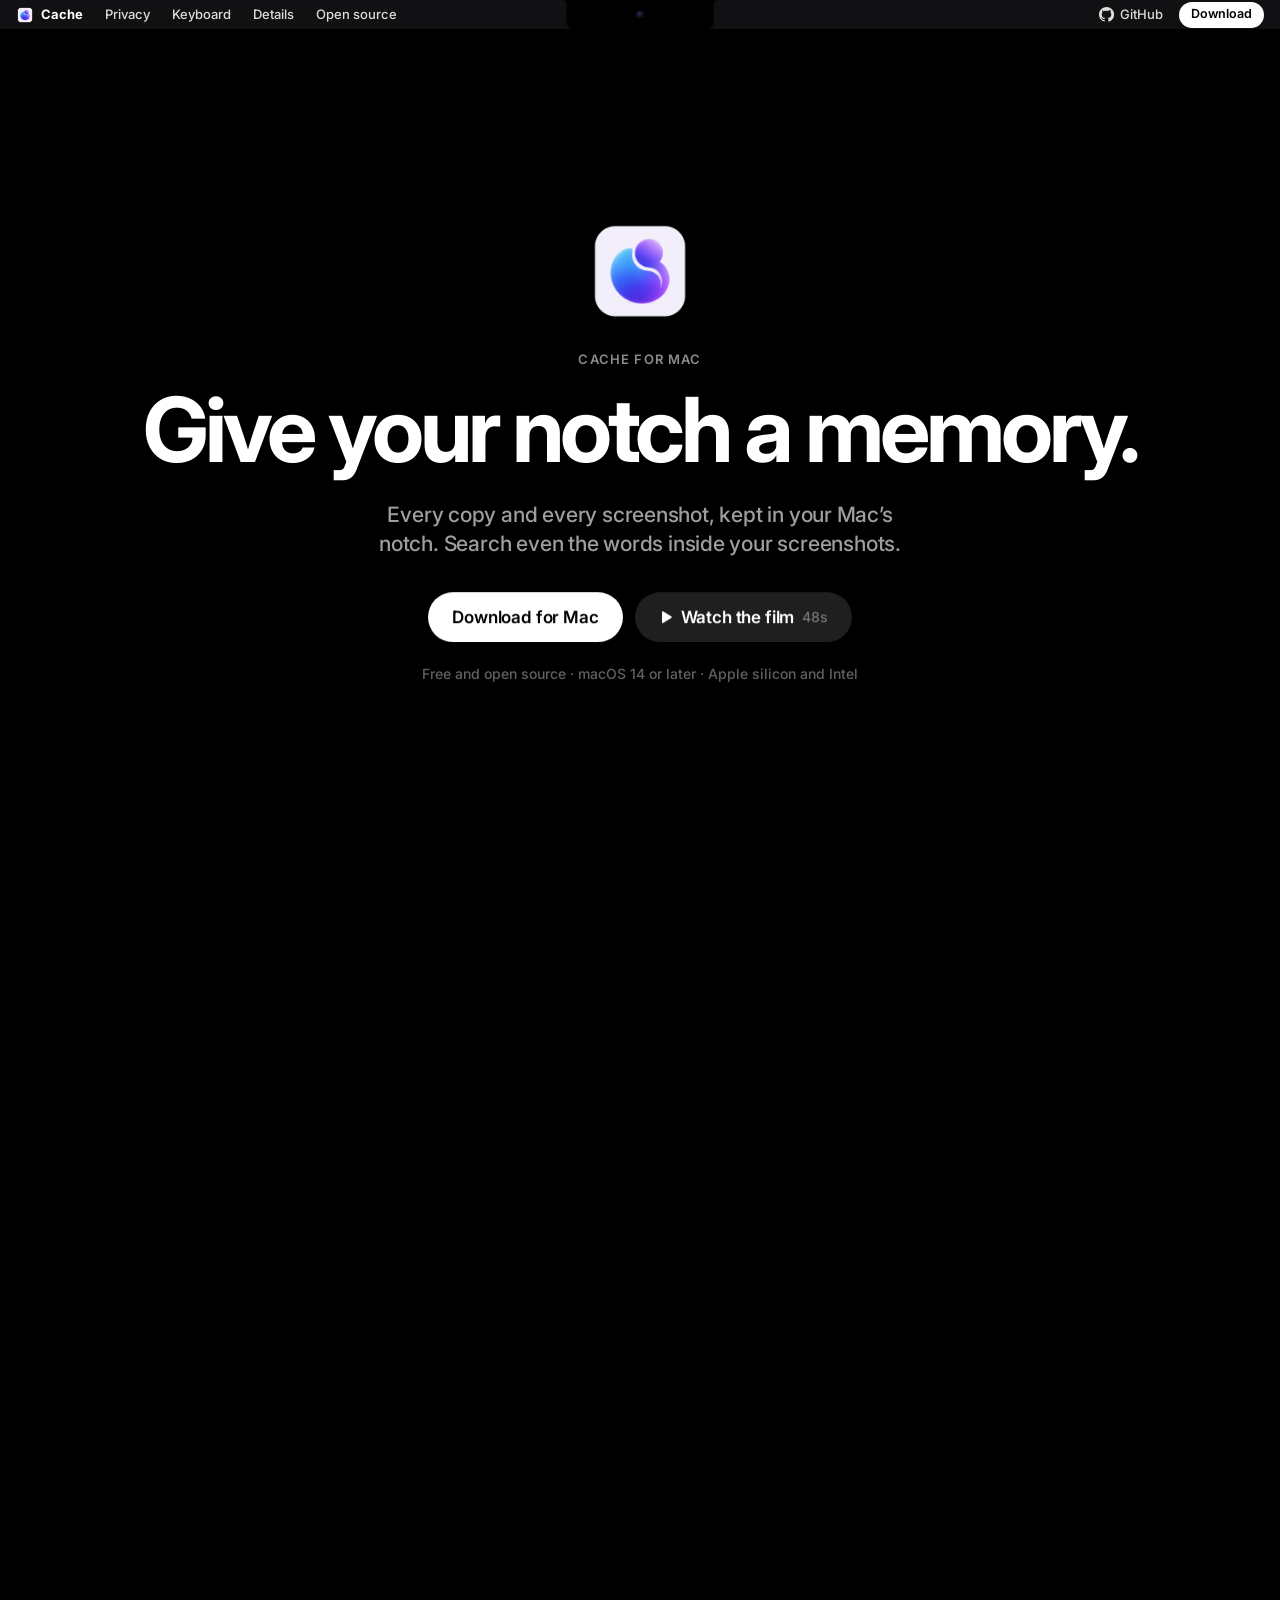
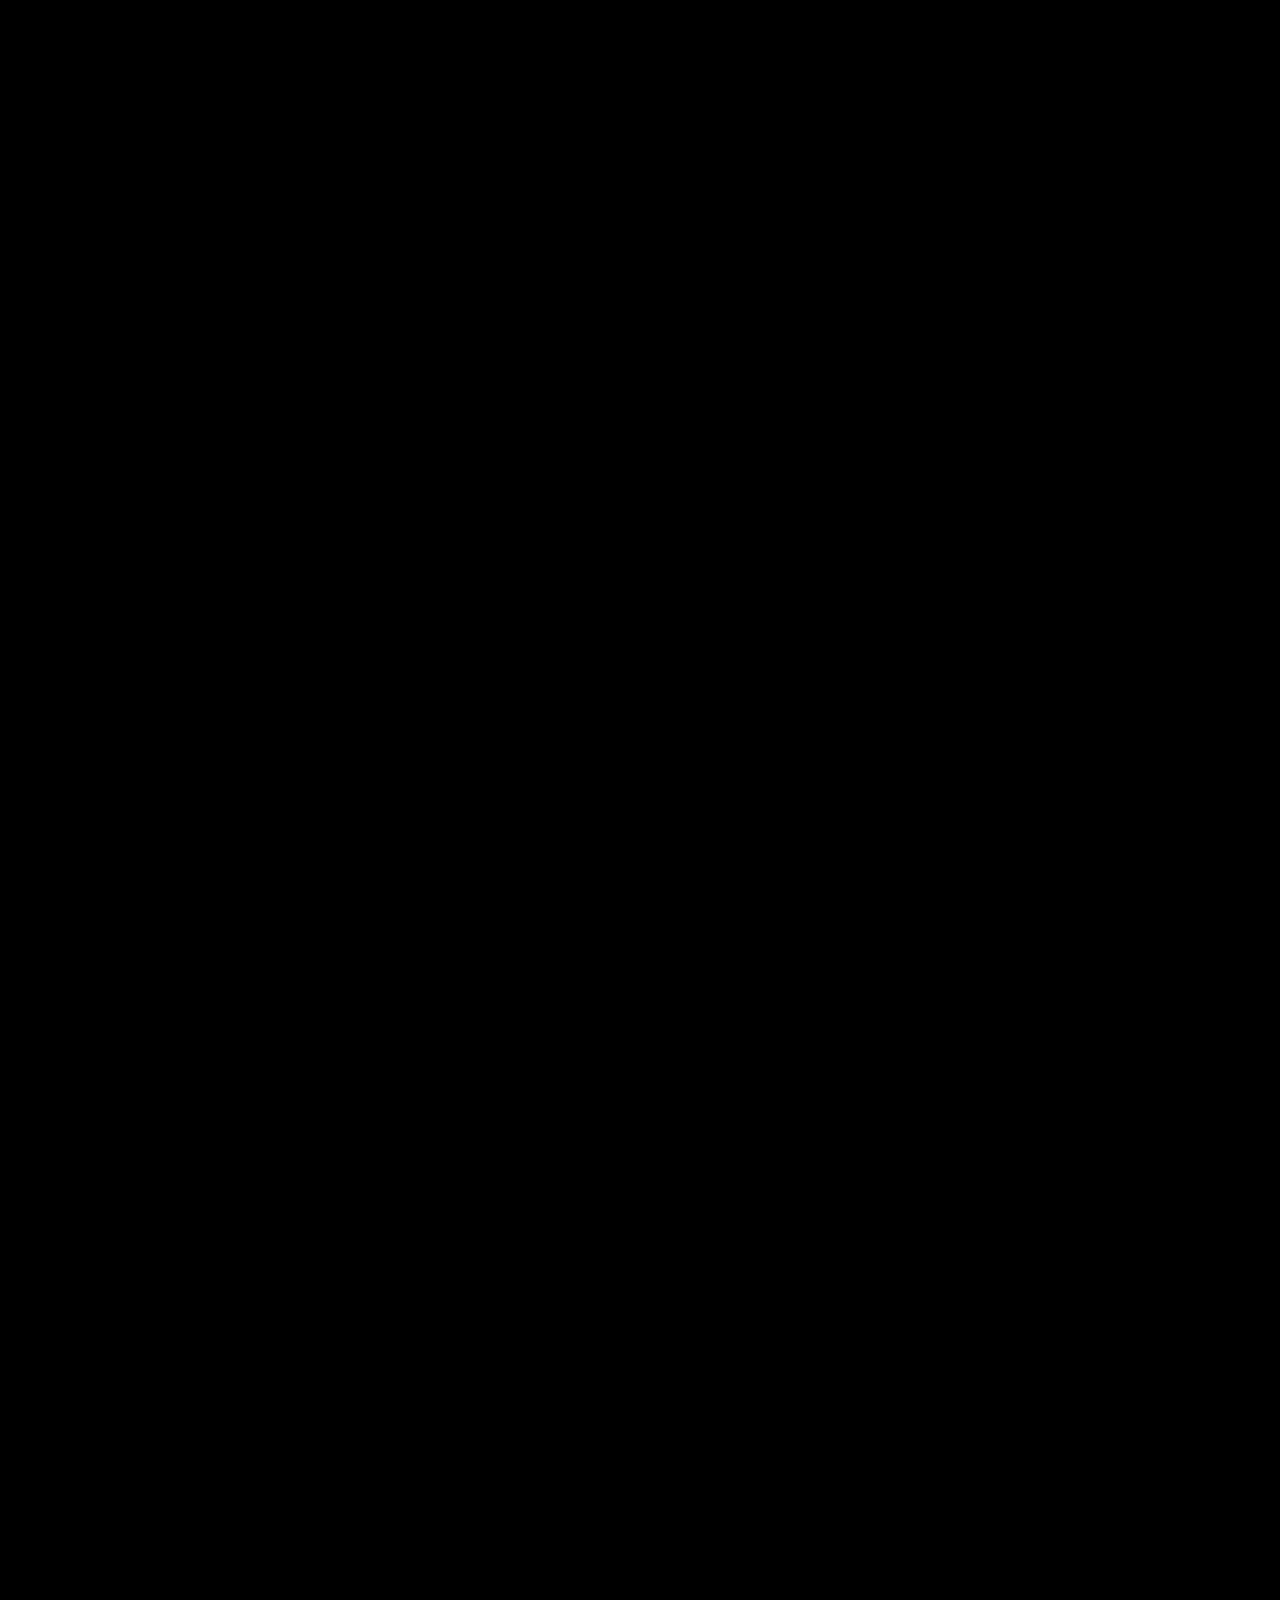
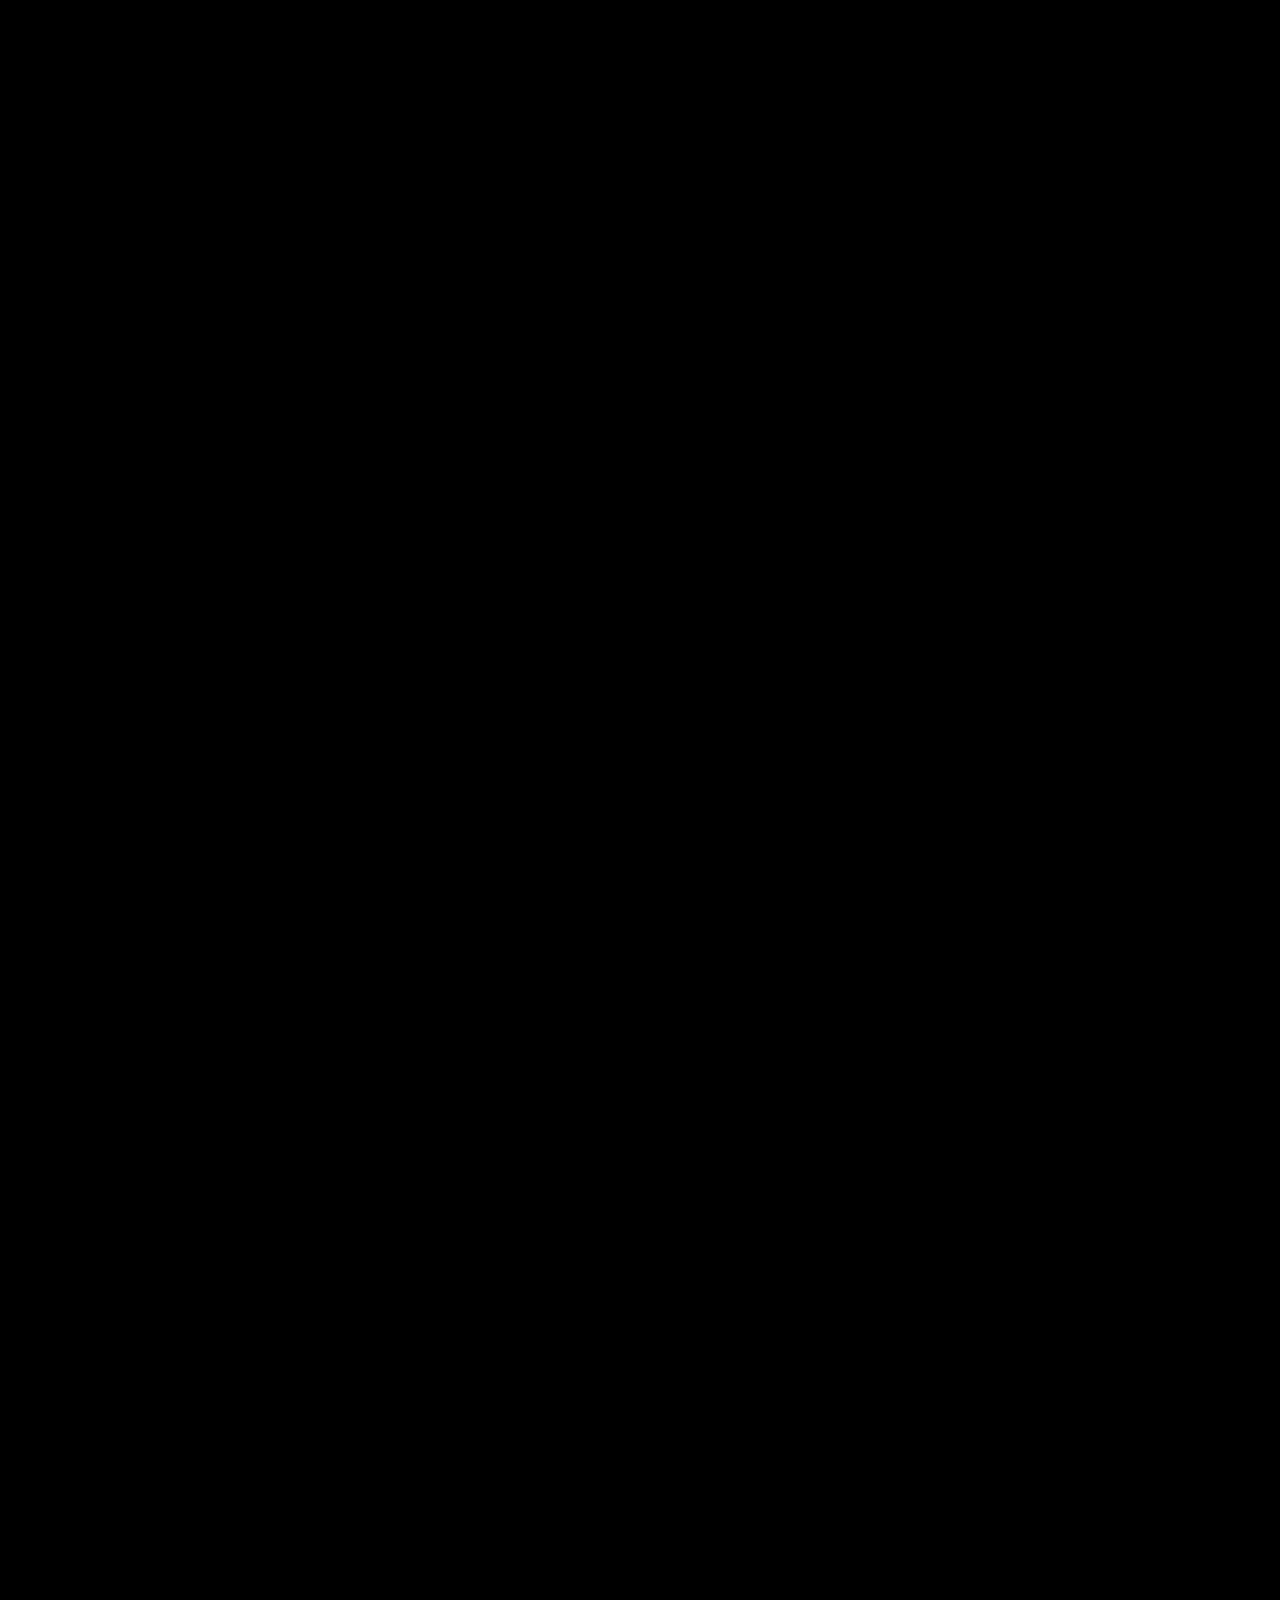
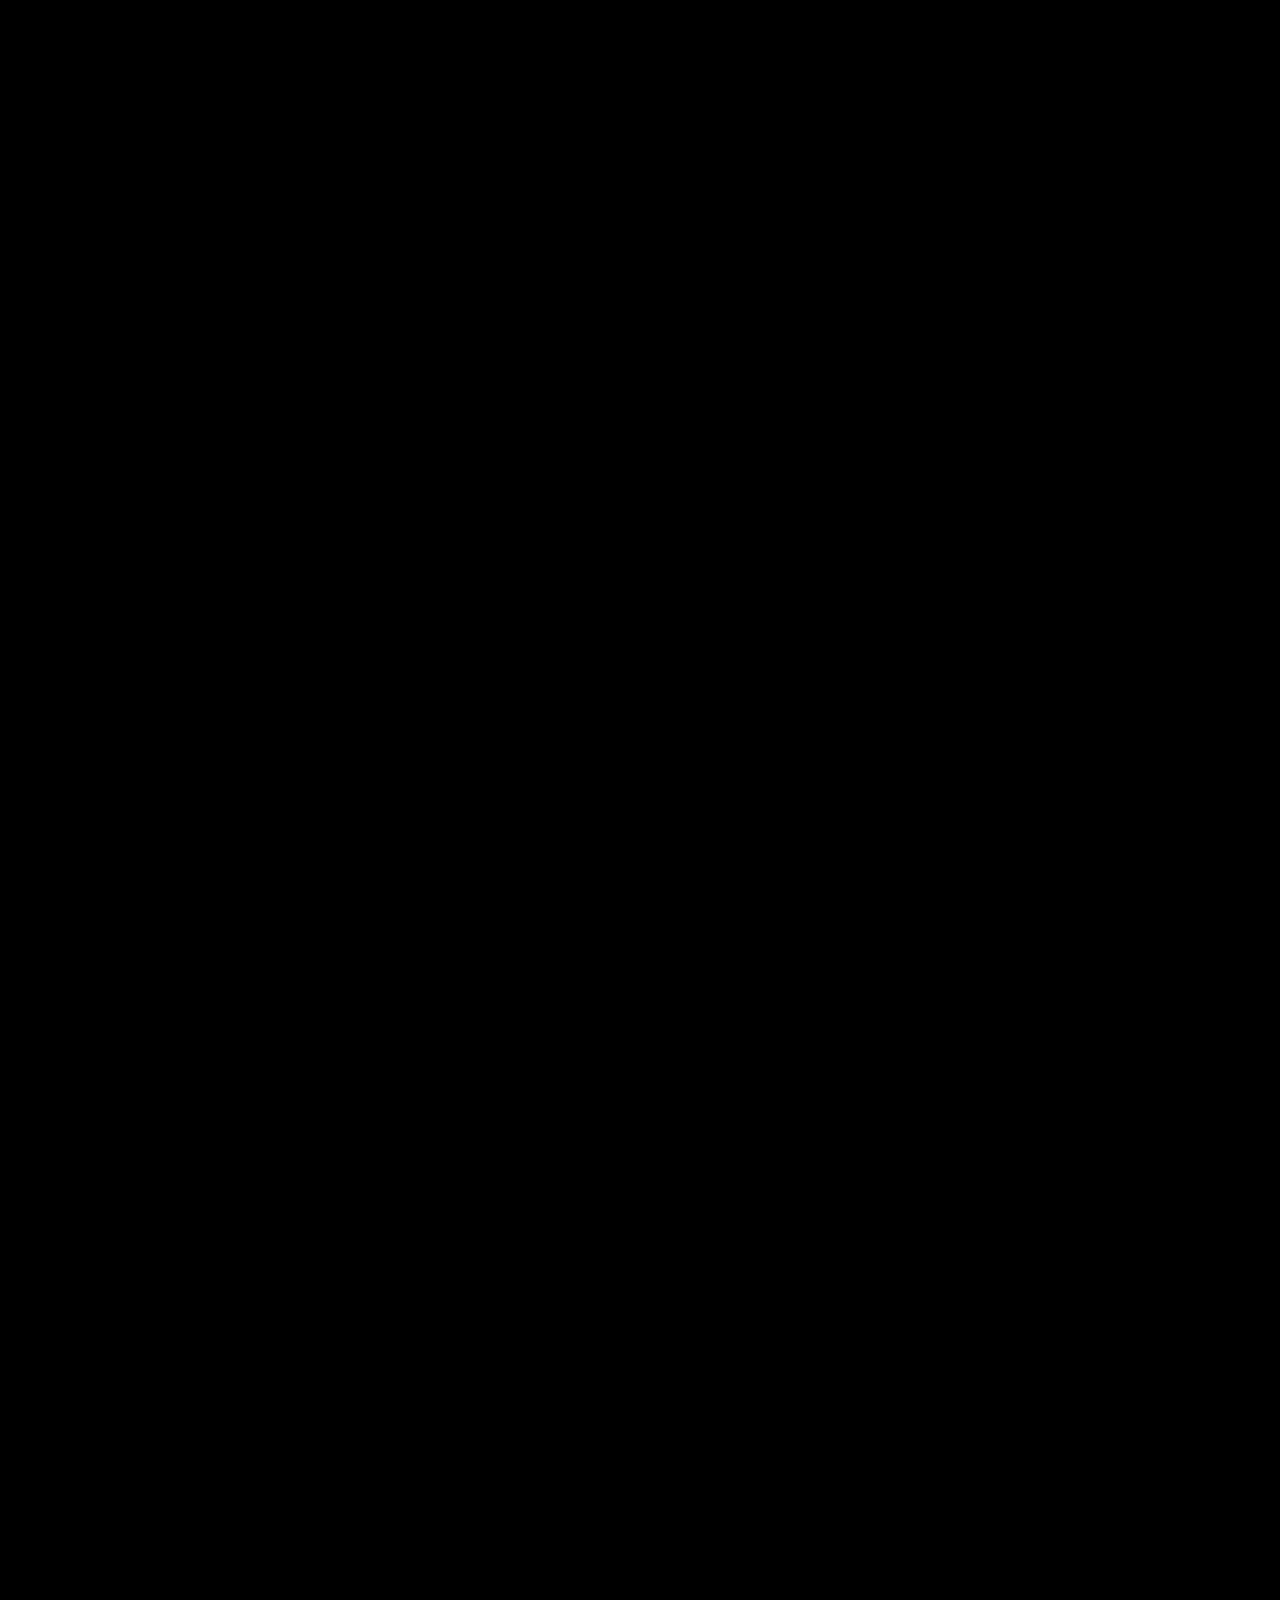
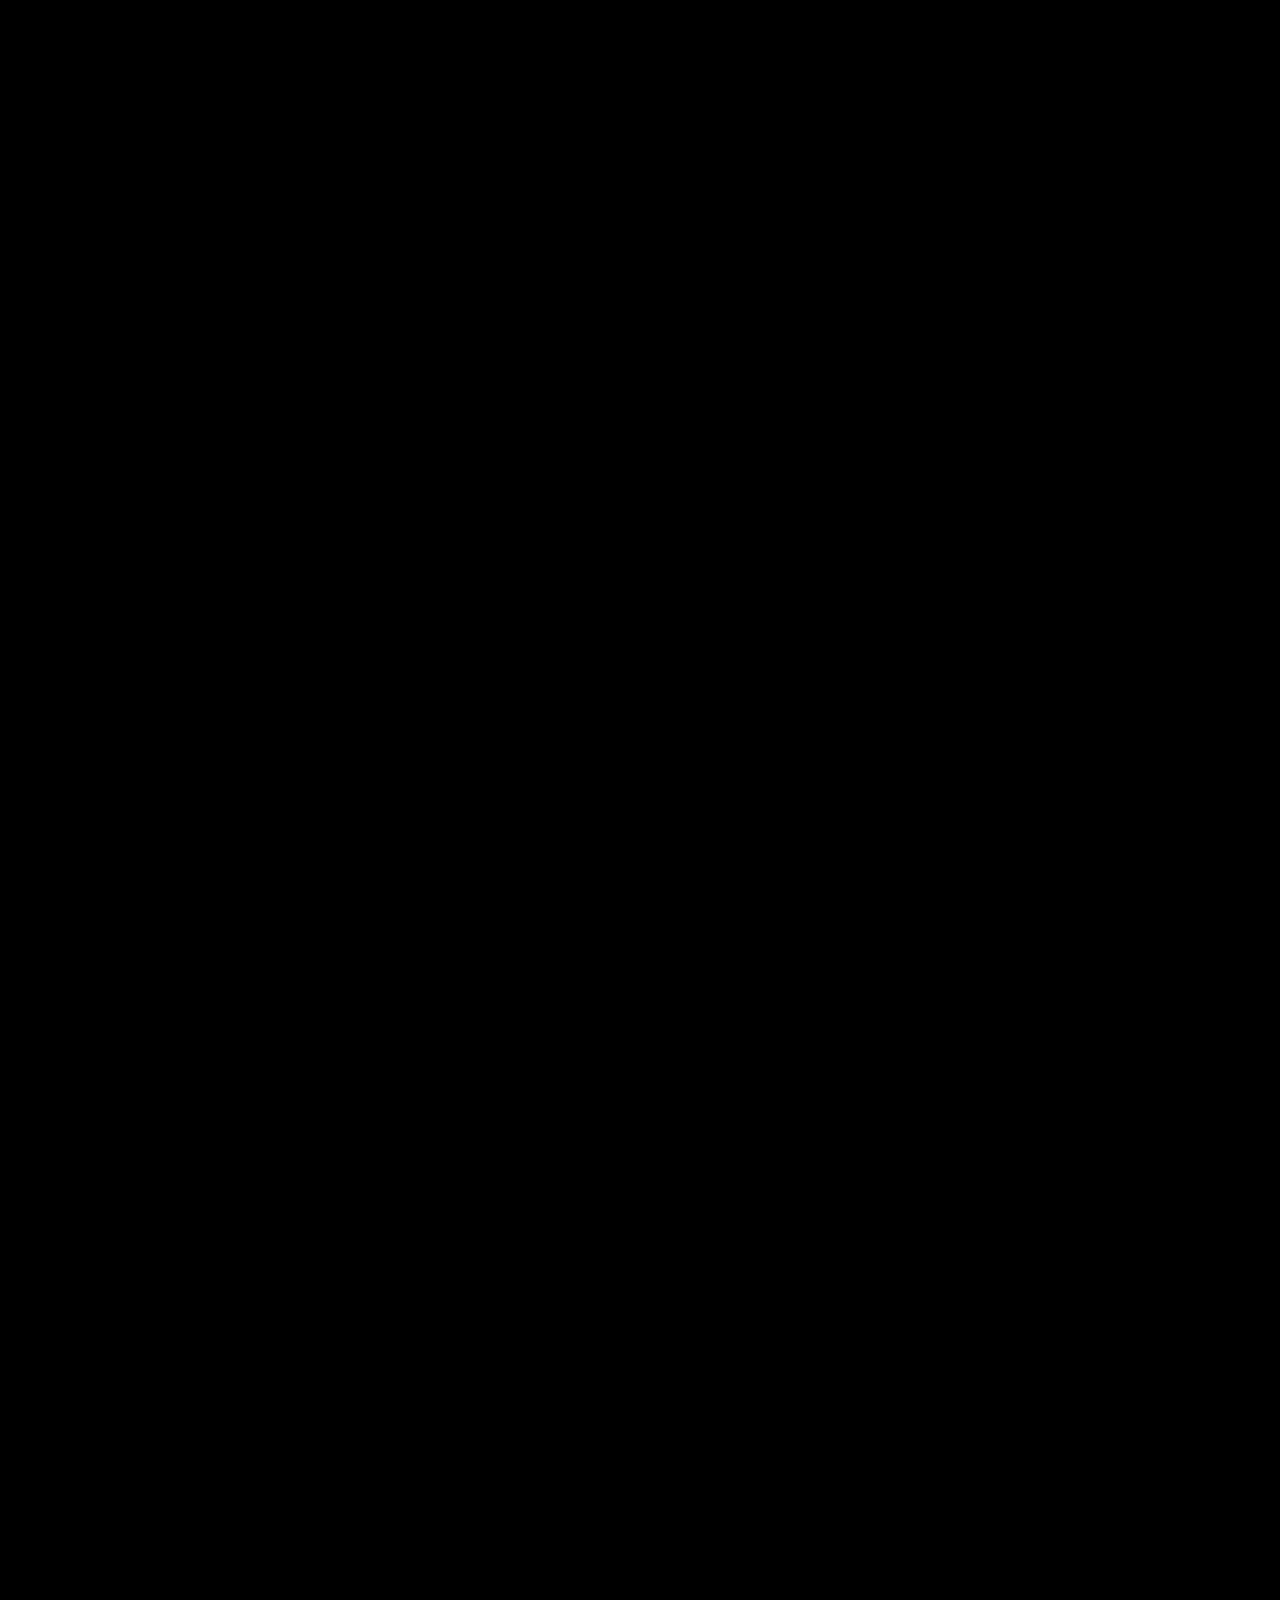
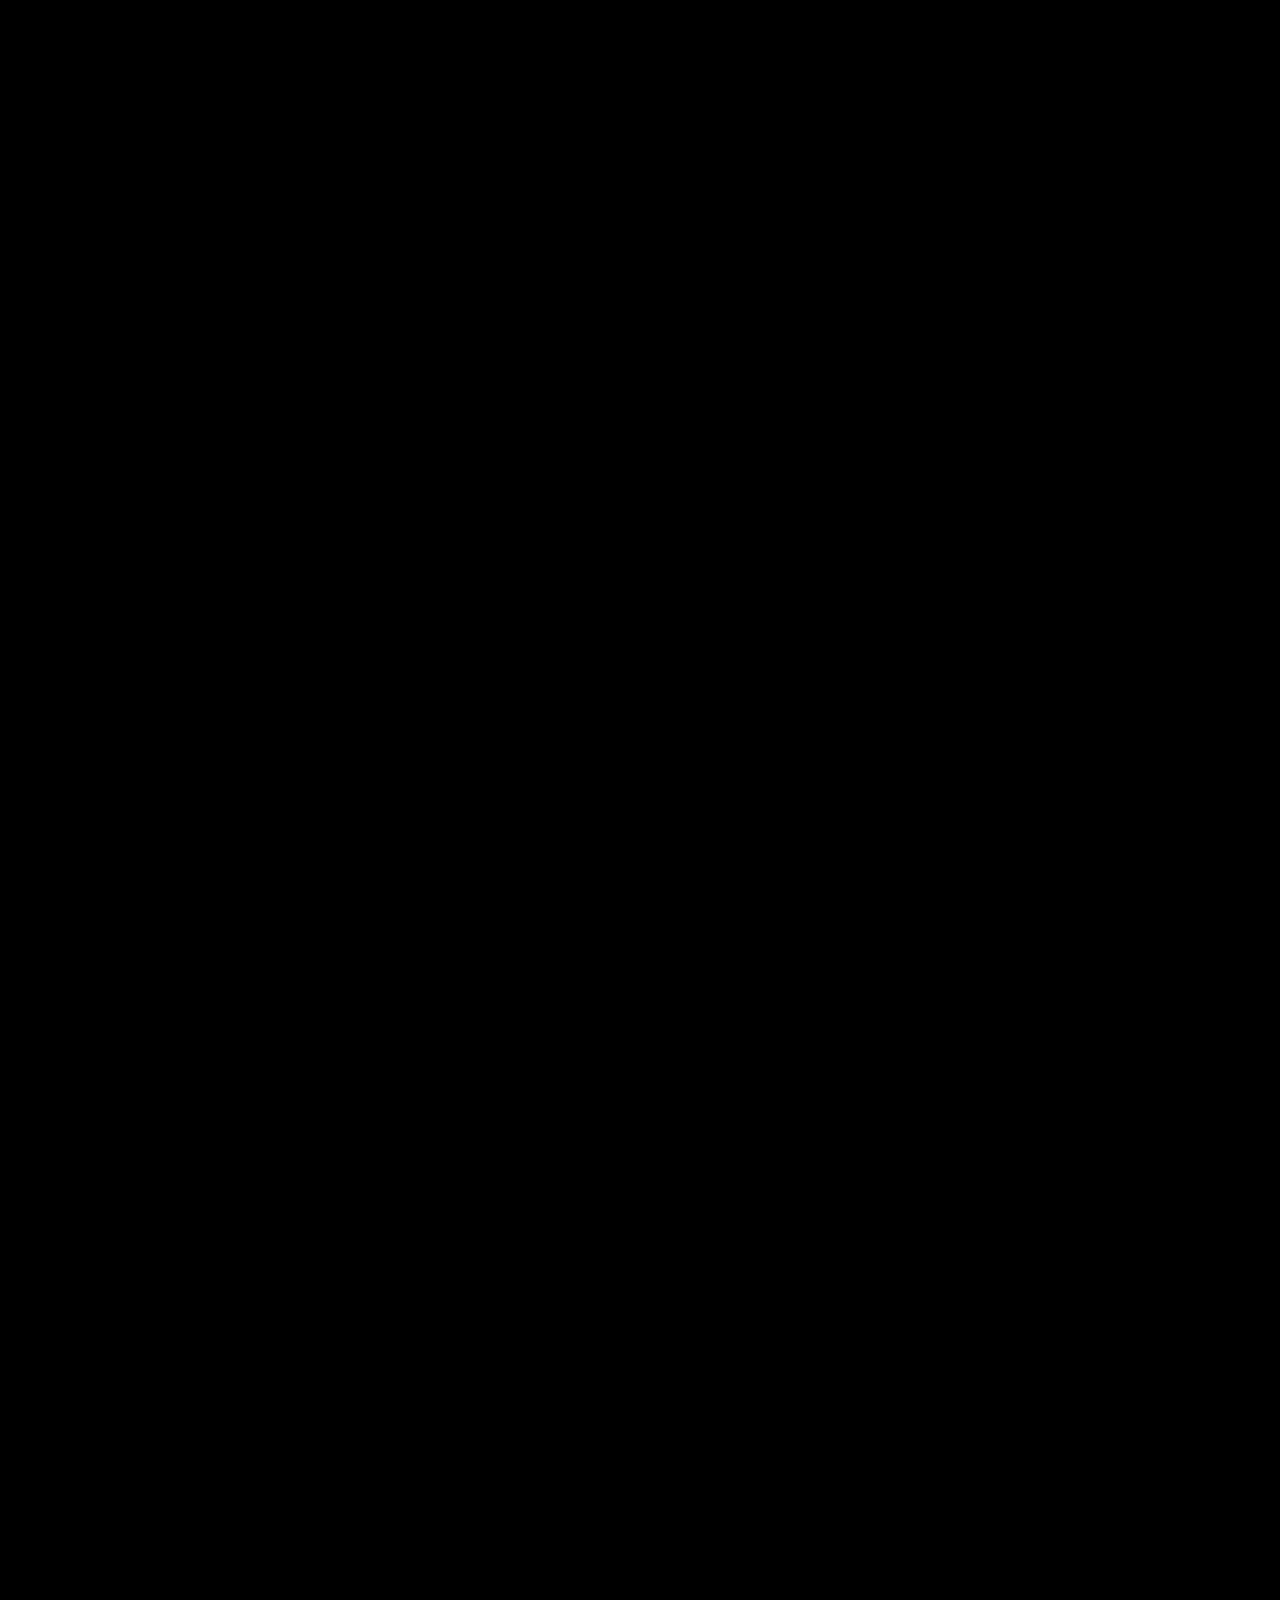
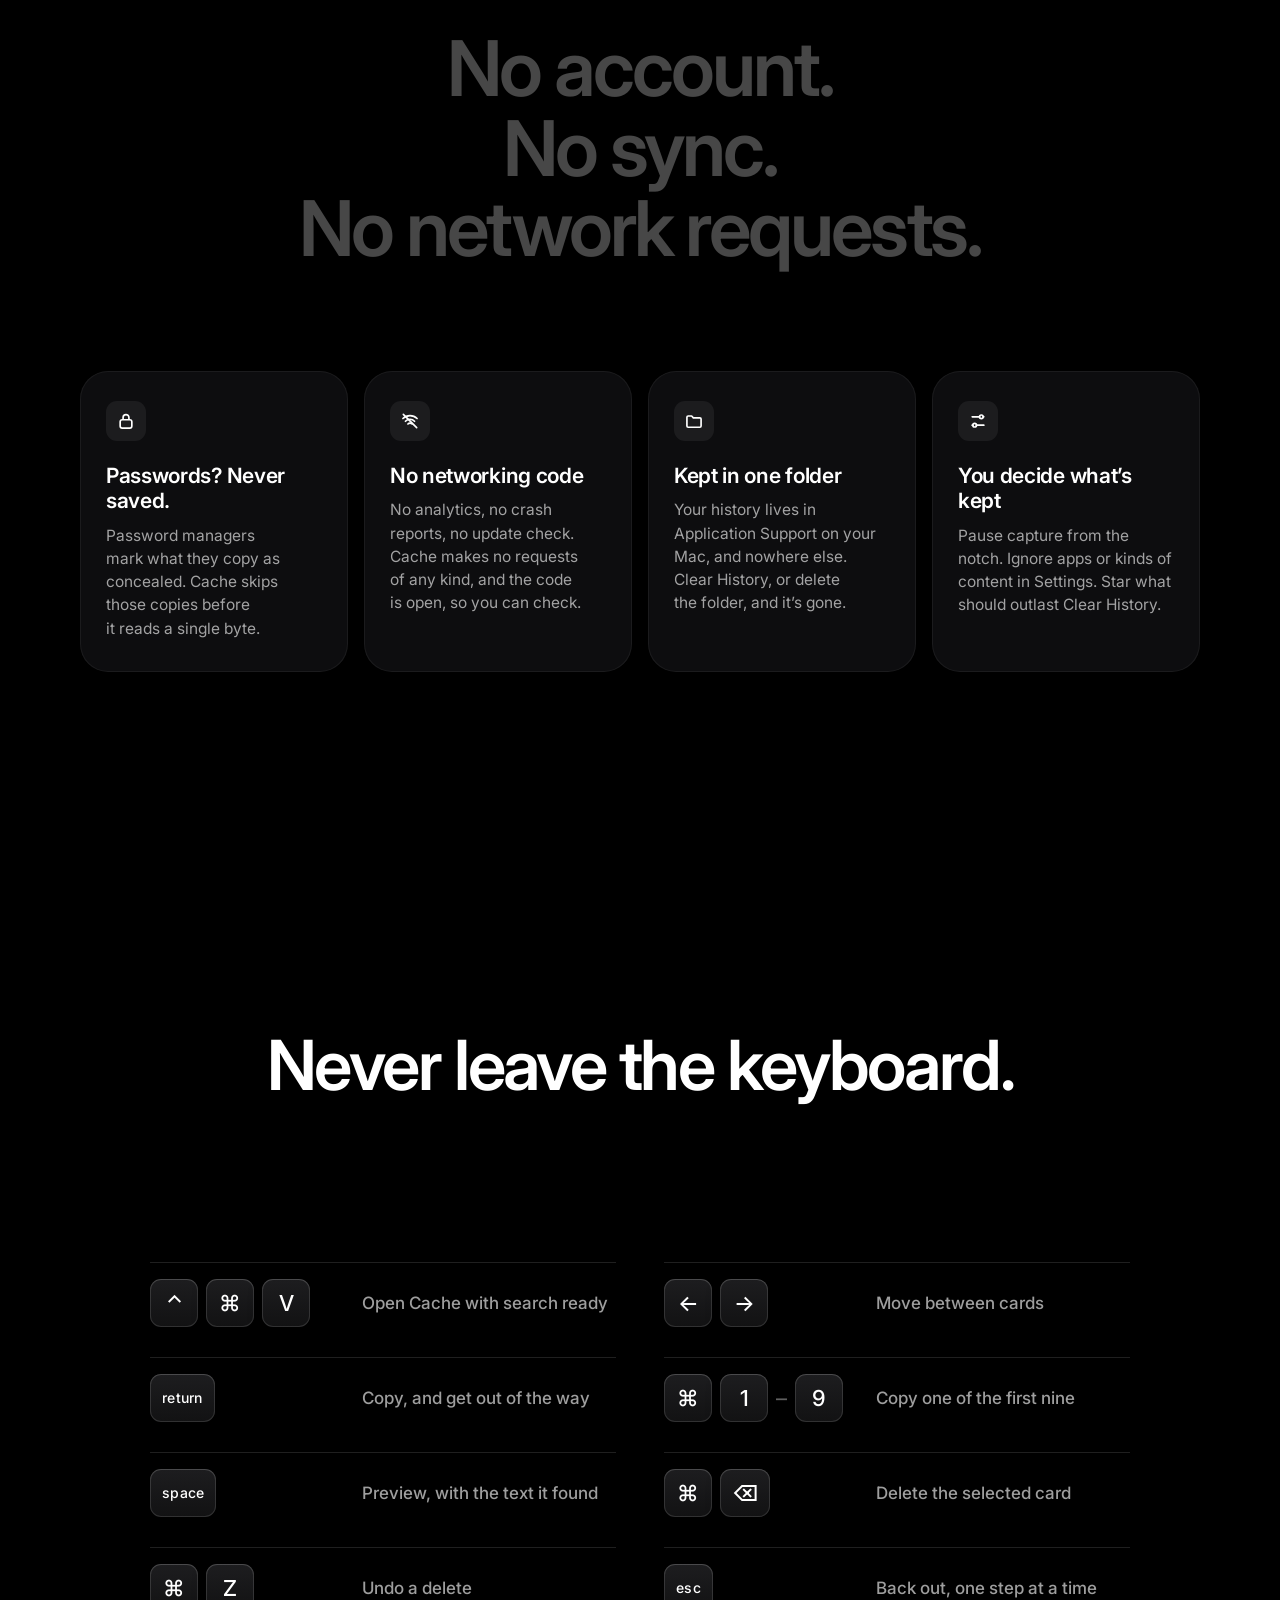
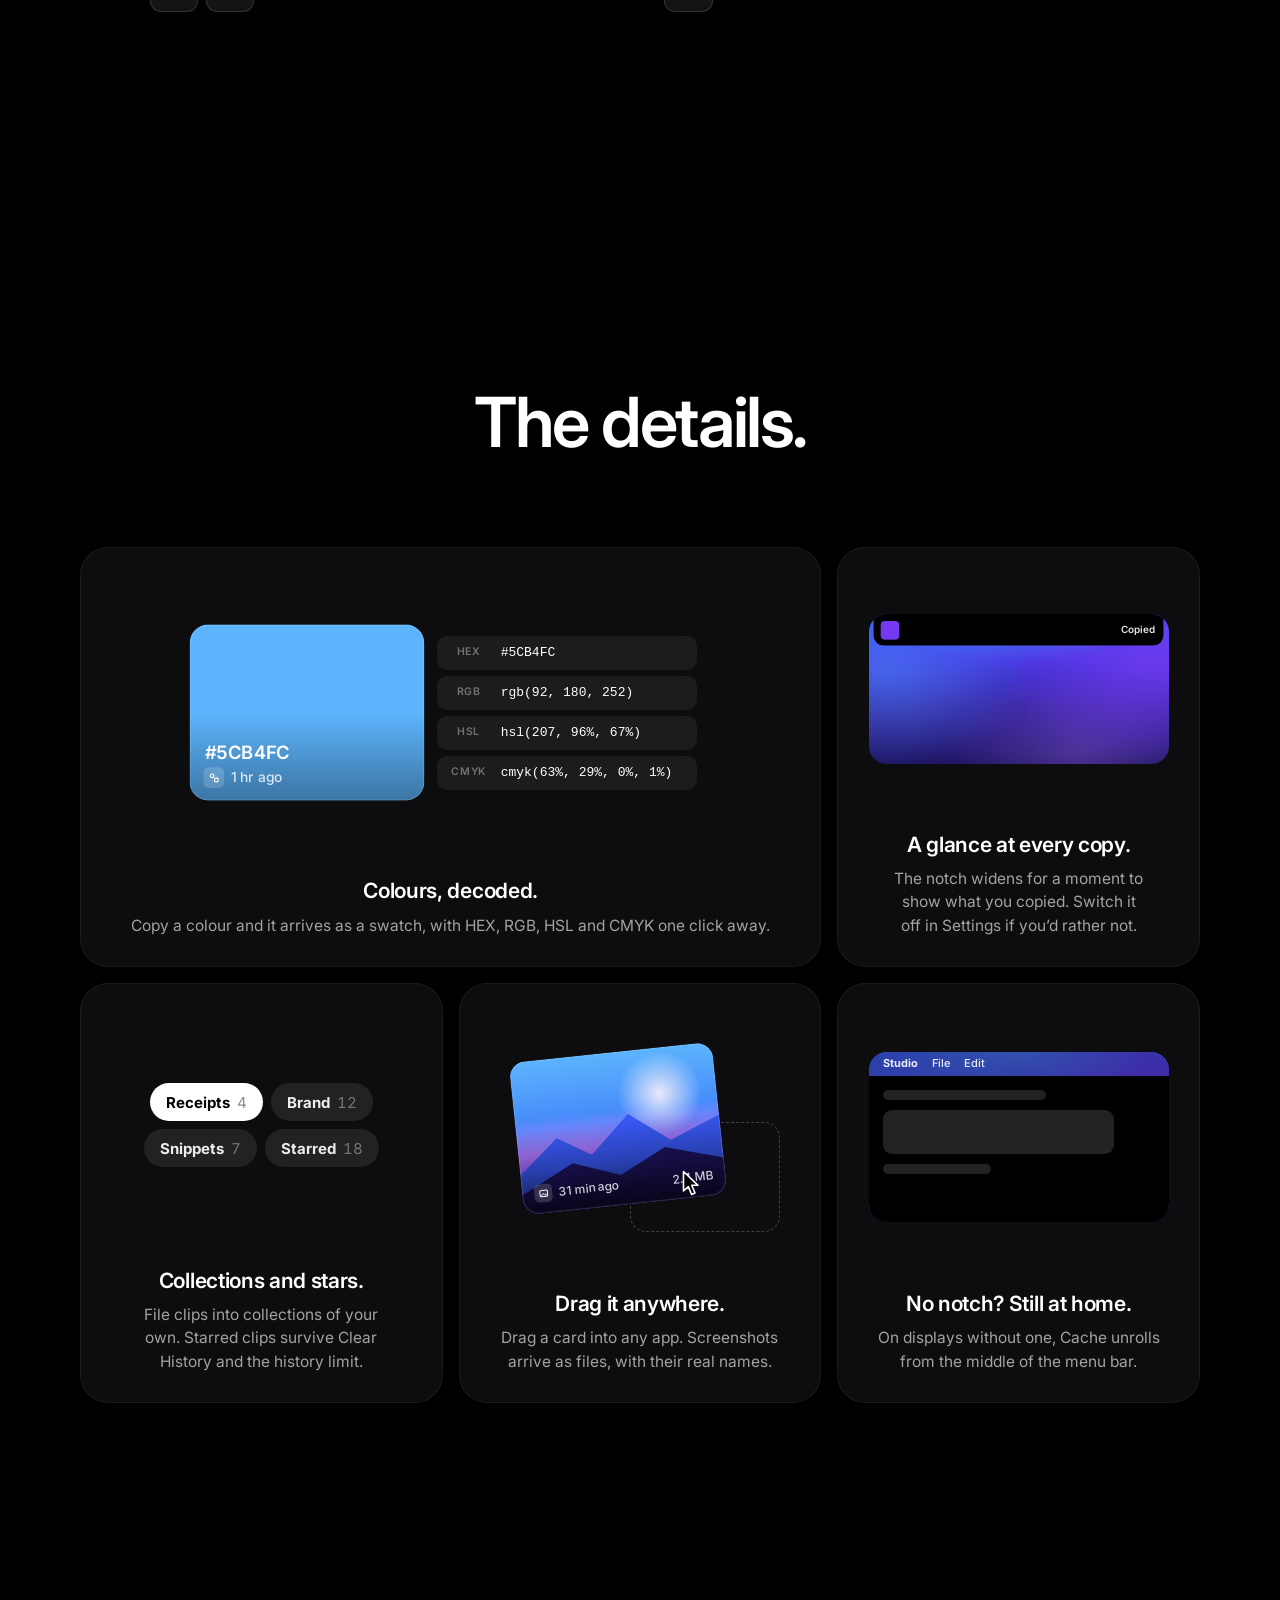
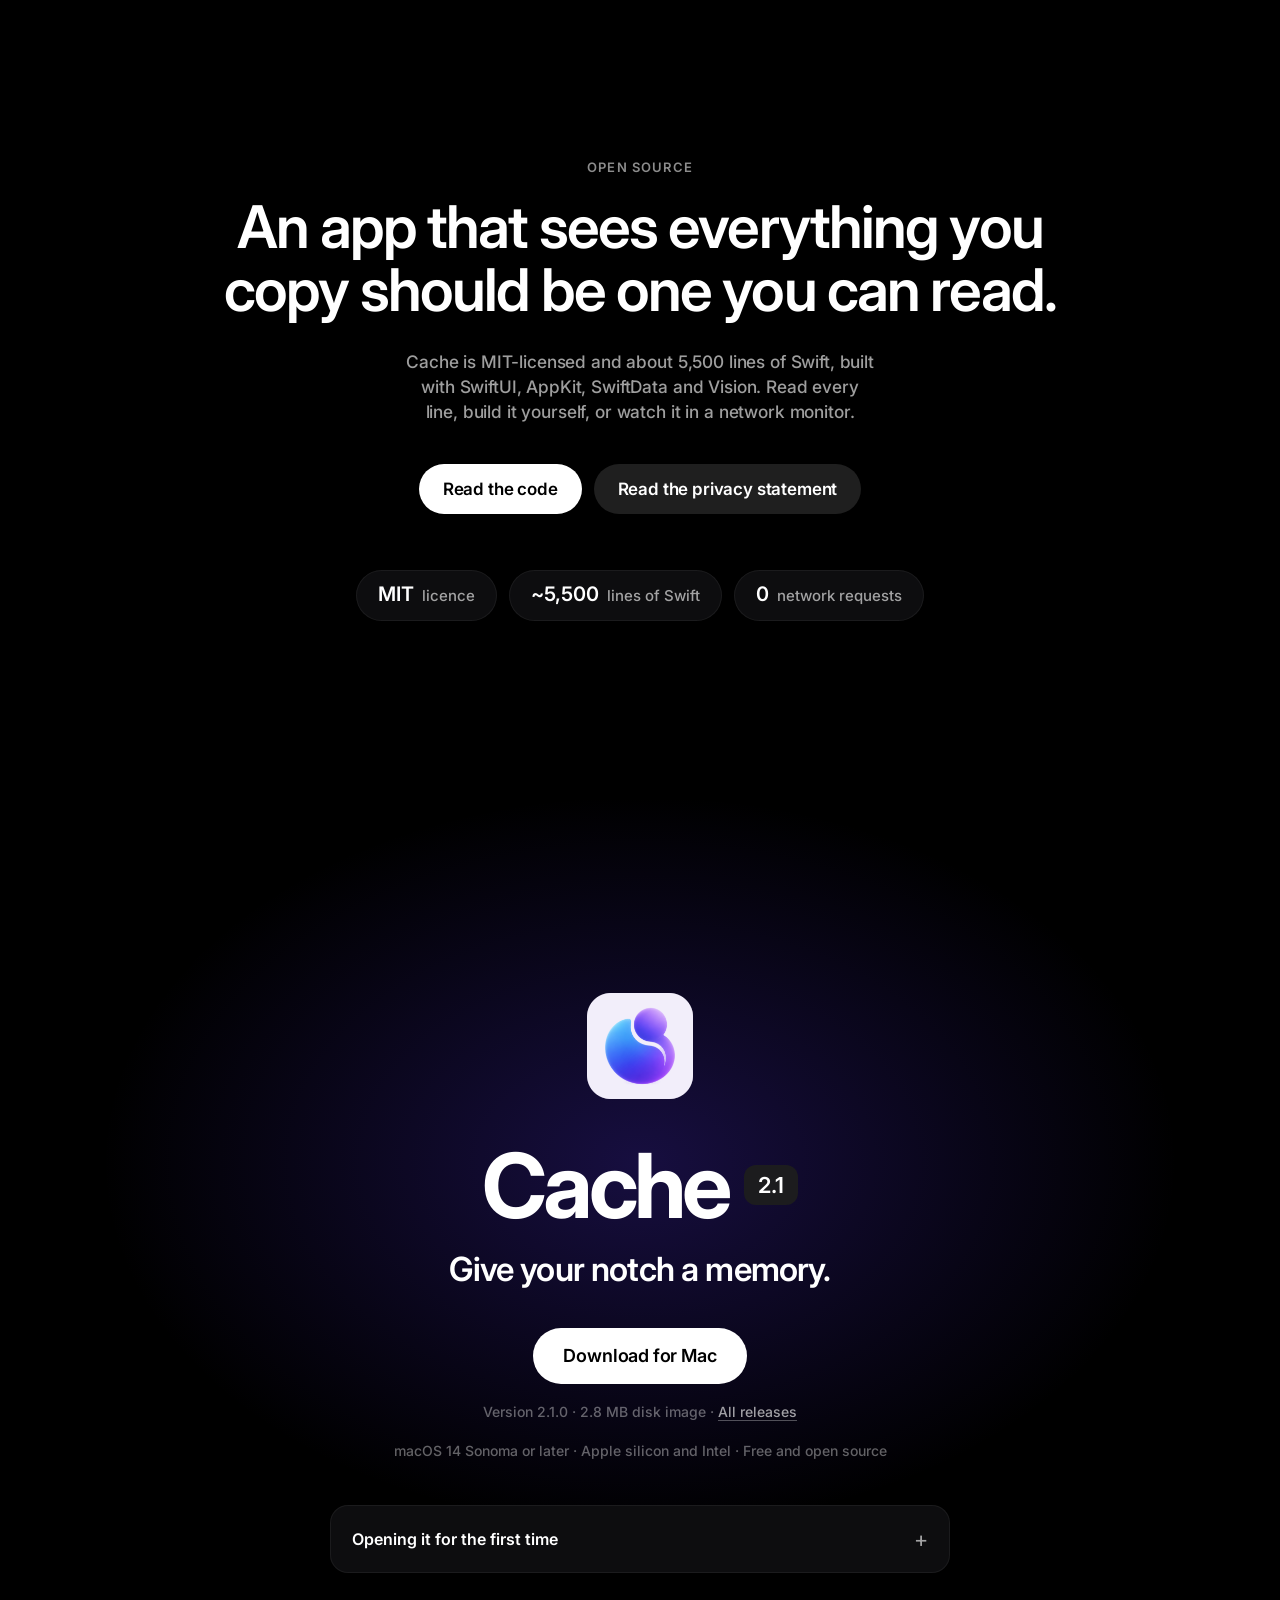
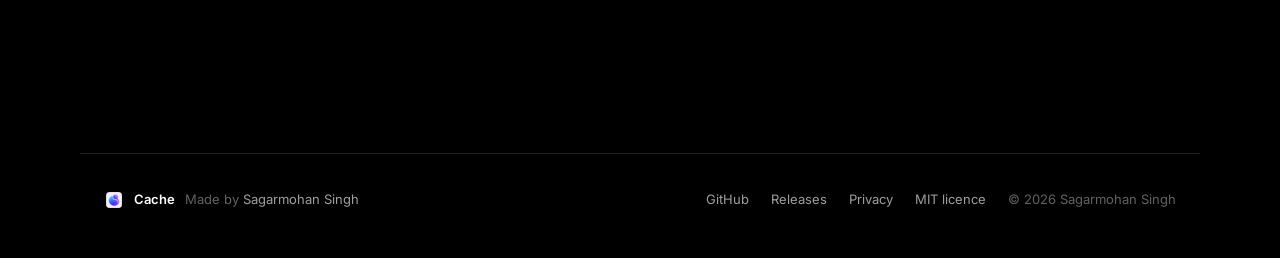
==== docs/index.html @ 78addaa8 "Add the website A single page in docs/, served by GitHub Pages. The first section is the launch film" ====
<!doctype html>
<html lang="en">
<head>
<meta charset="utf-8">
<meta name="viewport" content="width=device-width, initial-scale=1, viewport-fit=cover">
<title>Cache — Give your notch a memory</title>
<meta name="description" content="Cache keeps everything you copy and every screenshot you take in your Mac’s notch, and lets you search the words inside your screenshots. Free and open source, with no network access. macOS 14 or later.">
<link rel="canonical" href="https://sagarmohansingh02-cloud.github.io/cache/">
<meta name="theme-color" content="#000000">
<meta name="color-scheme" content="dark">
<meta property="og:type" content="website">
<meta property="og:site_name" content="Cache">
<meta property="og:title" content="Cache — Give your notch a memory">
<meta property="og:description" content="Every copy and every screenshot, kept in your Mac’s notch. Search the words inside your screenshots. Free, open source, and no network access.">
<meta property="og:url" content="https://sagarmohansingh02-cloud.github.io/cache/">
<meta property="og:image" content="https://sagarmohansingh02-cloud.github.io/cache/assets/og.jpg">
<meta property="og:image:width" content="1200">
<meta property="og:image:height" content="630">
<meta property="og:image:alt" content="Cache’s panel open beneath a MacBook notch, with recent copies laid out as cards.">
<meta name="twitter:card" content="summary_large_image">
<meta name="twitter:creator" content="@SagarmohanSingh">
<link rel="icon" type="image/png" sizes="32x32" href="assets/favicon-32.png">
<link rel="icon" type="image/png" sizes="64x64" href="assets/favicon-64.png">
<link rel="apple-touch-icon" href="assets/apple-touch-icon.png">
<link rel="preconnect" href="https://fonts.googleapis.com">
<link rel="preconnect" href="https://fonts.gstatic.com" crossorigin>
<link rel="stylesheet" href="https://fonts.googleapis.com/css2?family=Inter:wght@400;500;600;700&display=swap" media="print" onload="this.media='all'">
<link rel="stylesheet" href="assets/site.css">
<script>
  // Decide the story's mode before first paint: the scroll-driven stage on a big
  // screen, a plain stacked page on phones and for anyone who asked for less motion.
  (function () {
    var d = document.documentElement;
    d.classList.add("js");
    var big = matchMedia("(min-width: 1024px) and (min-height: 560px)").matches;
    var calm = matchMedia("(prefers-reduced-motion: reduce)").matches;
    if (big && !calm) d.classList.add("is-timeline");
  })();
</script>
<script type="application/ld+json">
{
  "@context": "https://schema.org",
  "@type": "SoftwareApplication",
  "name": "Cache",
  "description": "Clipboard and screenshot history for macOS that lives in the notch, with on-device text search inside screenshots and no network access.",
  "applicationCategory": "UtilitiesApplication",
  "operatingSystem": "macOS 14 or later",
  "softwareVersion": "2.1.0",
  "license": "https://opensource.org/licenses/MIT",
  "downloadUrl": "https://github.com/sagarmohansingh02-cloud/cache/releases/latest",
  "codeRepository": "https://github.com/sagarmohansingh02-cloud/cache",
  "offers": { "@type": "Offer", "price": "0", "priceCurrency": "USD" },
  "author": { "@type": "Person", "name": "Sagarmohan Singh", "url": "https://x.com/SagarmohanSingh" }
}
</script>
</head>
<body>
<a class="skip" href="#main">Skip to content</a>

<header class="bar" id="bar">
  <nav class="bar-l" aria-label="Primary">
    <a class="brand" href="#top"><img src="assets/icon-256.png" alt="" width="18" height="18">Cache</a>
    <a class="bar-link" href="#privacy">Privacy</a>
    <a class="bar-link" href="#keyboard">Keyboard</a>
    <a class="bar-link" href="#features">Details</a>
    <a class="bar-link" href="#open-source">Open source</a>
  </nav>
  <div class="bar-r">
    <a class="bar-link bar-gh" href="https://github.com/sagarmohansingh02-cloud/cache">
      <svg width="15" height="15" viewBox="0 0 16 16" fill="currentColor" aria-hidden="true"><path d="M8 0a8 8 0 0 0-2.53 15.59c.4.07.55-.17.55-.38v-1.33c-2.23.48-2.7-1.07-2.7-1.07-.36-.92-.89-1.17-.89-1.17-.73-.5.06-.49.06-.49.8.06 1.23.83 1.23.83.72 1.22 1.88.87 2.34.66.07-.52.28-.87.5-1.07-1.78-.2-3.65-.89-3.65-3.95 0-.87.31-1.59.82-2.15-.08-.2-.36-1.02.08-2.12 0 0 .67-.21 2.2.82a7.6 7.6 0 0 1 4 0c1.53-1.04 2.2-.82 2.2-.82.44 1.1.16 1.92.08 2.12.51.56.82 1.28.82 2.15 0 3.07-1.87 3.75-3.66 3.95.29.25.54.73.54 1.48v2.2c0 .21.15.46.55.38A8 8 0 0 0 8 0z"/></svg>
      <span>GitHub</span>
    </a>
    <a class="bar-cta" href="https://github.com/sagarmohansingh02-cloud/cache/releases/download/v2.1.0/Cache-2.1.0.dmg" data-download>Download</a>
  </div>
</header>

<!-- The notch. Drawn by site.js in the app's own points: it peeks, opens and closes
     exactly like Cache does. Decorative; everything it shows is also said in text. -->
<div class="nt" id="notch" aria-hidden="true"></div>

<main id="main">

  <!-- ———————— The story: the launch film, told by scrolling ———————— -->
  <section class="story" id="top" aria-label="What Cache does">
    <div class="stage" id="stage">
      <div class="screen" id="screen" aria-hidden="true"><div class="wall"></div><div class="dim" id="dim"></div></div>
      <div class="scene-ui" id="scene" aria-hidden="true"></div>
      <div class="flash" id="flash" aria-hidden="true"></div>
      <div class="flood" id="flood" aria-hidden="true"></div>

      <div class="beats" id="beats">
        <div class="beat beat-hero" data-beat="hero">
          <img class="hero-icon" src="assets/icon-512.png" width="112" height="112" alt="The Cache app icon">
          <p class="eyebrow">Cache for Mac</p>
          <h1 class="display">Give your notch a&nbsp;memory.</h1>
          <p class="lede">Every copy and every screenshot, kept in your Mac’s notch. Search even the words inside your screenshots.</p>
          <div class="ctas">
            <a class="btn btn-primary" href="https://github.com/sagarmohansingh02-cloud/cache/releases/download/v2.1.0/Cache-2.1.0.dmg" data-download>Download for Mac</a>
            <button class="btn btn-ghost" type="button" data-film>
              <svg width="14" height="14" viewBox="0 0 14 14" aria-hidden="true"><path d="M3 1.8v10.4c0 .6.66.97 1.17.65l8.2-5.2a.77.77 0 0 0 0-1.3l-8.2-5.2A.77.77 0 0 0 3 1.8z" fill="currentColor"/></svg>
              Watch the film <small>48s</small>
            </button>
          </div>
          <p class="fine">Free and open source · macOS 14 or later · Apple silicon and Intel</p>
        </div>

        <figure class="beat beat-film" data-static-only>
          <div class="film-inline">
            <video src="assets/film-1x1.mp4" poster="assets/poster-1x1.jpg" muted loop playsinline preload="none" controls aria-label="The Cache launch film, 48 seconds"></video>
          </div>
          <figcaption class="fine">The launch film · 48 seconds</figcaption>
        </figure>

        <div class="beat" data-beat="problem">
          <h2 class="h1"><span class="line-a">Your clipboard holds one thing.</span> <span class="line-b">Copy again, and it’s gone.</span></h2>
        </div>
        <div class="beat" data-beat="kept">
          <h2 class="h1">Now every copy is kept.</h2>
        </div>
        <div class="beat" data-beat="notch">
          <h2 class="h1">It lives in the notch.</h2>
          <p class="sub">Move your pointer into the notch, or press ⌃⌘V. Click a card to copy it, and Cache gets out of the way so ⌘V lands where you were.</p>
        </div>
        <div class="beat" data-beat="kinds">
          <h2 class="h1">Knows what things are.</h2>
          <p class="sub">Text, links, colours, code, files and images, each in its own filter.</p>
        </div>
        <div class="beat" data-beat="shot">
          <h2 class="h1">Every screenshot, filed.</h2>
          <p class="sub">A new screenshot lands the moment macOS saves it, and Cache follows your screenshot folder if you move it.</p>
        </div>
        <div class="beat" data-beat="search">
          <p class="eyebrow">Text recognised on-device</p>
          <h2 class="h2">Search the words inside your screenshots.</h2>
          <p class="sub">Every screenshot is read on your Mac, so a receipt turns up by its order number.</p>
        </div>
        <div class="beat" data-beat="delete">
          <p class="badge">New in 2.1</p>
          <h2 class="h1">Delete, with a way back.</h2>
          <p class="sub">Hover a card and click the trash. Change your mind, and Undo brings it back.</p>
        </div>
        <div class="beat" data-beat="private">
          <h2 class="h1">Nothing leaves your Mac.</h2>
        </div>
      </div>
    </div>
  </section>

  <!-- ———————— Privacy ———————— -->
  <section class="section" id="privacy" aria-labelledby="privacy-title">
    <div class="wrap">
      <h2 class="stack" id="privacy-title"><span>No account.</span> <span>No sync.</span> <span>No network requests.</span></h2>
      <div class="grid4">
        <article class="tile reveal">
          <div class="ico"><svg width="20" height="20" viewBox="0 0 24 24" fill="none" aria-hidden="true"><rect x="5" y="10.5" width="14" height="10" rx="2.5" stroke="#fff" stroke-width="2"/><path d="M8.5 10.5V7.8a3.5 3.5 0 0 1 7 0v2.7" stroke="#fff" stroke-width="2"/></svg></div>
          <h3>Passwords? Never saved.</h3>
          <p>Password managers mark what they copy as concealed. Cache skips those copies before it reads a single byte.</p>
        </article>
        <article class="tile reveal">
          <div class="ico"><svg width="20" height="20" viewBox="0 0 24 24" fill="none" aria-hidden="true"><path d="M3.5 9a12 12 0 0 1 17 0M6.5 12.3a7.6 7.6 0 0 1 11 0M9.5 15.6a3.4 3.4 0 0 1 5 0" stroke="#fff" stroke-width="2" stroke-linecap="round"/><path d="M4 4l16 16" stroke="#fff" stroke-width="2" stroke-linecap="round"/></svg></div>
          <h3>No networking code</h3>
          <p>No analytics, no crash reports, no update check. Cache makes no requests of any kind, and the code is open, so you can check.</p>
        </article>
        <article class="tile reveal">
          <div class="ico"><svg width="20" height="20" viewBox="0 0 24 24" fill="none" aria-hidden="true"><path d="M3.5 7.5A1.5 1.5 0 0 1 5 6h4.2l2 2.2H19a1.5 1.5 0 0 1 1.5 1.5v8.3A1.5 1.5 0 0 1 19 19.5H5A1.5 1.5 0 0 1 3.5 18z" stroke="#fff" stroke-width="2" stroke-linejoin="round"/></svg></div>
          <h3>Kept in one folder</h3>
          <p>Your history lives in Application Support on your Mac, and nowhere else. Clear History, or delete the folder, and it’s gone.</p>
        </article>
        <article class="tile reveal">
          <div class="ico"><svg width="20" height="20" viewBox="0 0 24 24" fill="none" aria-hidden="true"><path d="M5 7h9M18 7h1M5 17h1M10 17h9" stroke="#fff" stroke-width="2" stroke-linecap="round"/><circle cx="16" cy="7" r="2.2" stroke="#fff" stroke-width="2"/><circle cx="8" cy="17" r="2.2" stroke="#fff" stroke-width="2"/></svg></div>
          <h3>You decide what’s kept</h3>
          <p>Pause capture from the notch. Ignore apps or kinds of content in Settings. Star what should outlast Clear History.</p>
        </article>
      </div>
    </div>
  </section>

  <!-- ———————— Keyboard ———————— -->
  <section class="section center" id="keyboard" aria-labelledby="kb-title">
    <div class="wrap">
      <h2 class="h1 reveal" id="kb-title">Never leave the keyboard.</h2>
      <p class="sub reveal" style="max-width:620px;margin:22px auto 0">Open it, find it, copy it and get back to work without reaching for the trackpad.</p>
      <dl class="kb">
        <div class="reveal"><dt><kbd>⌃</kbd><kbd>⌘</kbd><kbd>V</kbd></dt><dd>Open Cache with search ready</dd></div>
        <div class="reveal"><dt><kbd>←</kbd><kbd>→</kbd></dt><dd>Move between cards</dd></div>
        <div class="reveal"><dt><kbd class="word">return</kbd></dt><dd>Copy, and get out of the way</dd></div>
        <div class="reveal"><dt><kbd>⌘</kbd><kbd>1</kbd><span>–</span><kbd>9</kbd></dt><dd>Copy one of the first nine</dd></div>
        <div class="reveal"><dt><kbd class="word">space</kbd></dt><dd>Preview, with the text it found</dd></div>
        <div class="reveal"><dt><kbd>⌘</kbd><kbd>⌫</kbd></dt><dd>Delete the selected card</dd></div>
        <div class="reveal"><dt><kbd>⌘</kbd><kbd>Z</kbd></dt><dd>Undo a delete</dd></div>
        <div class="reveal"><dt><kbd class="word">esc</kbd></dt><dd>Back out, one step at a time</dd></div>
      </dl>
    </div>
  </section>

  <!-- ———————— The details ———————— -->
  <section class="section center" id="features" aria-labelledby="features-title">
    <div class="wrap">
      <h2 class="h1 reveal" id="features-title">The details.</h2>
      <div class="bento">
        <article class="tile wide reveal">
          <div class="art"><div class="mini" data-art="colour"></div></div>
          <div class="copy"><h3>Colours, decoded.</h3><p>Copy a colour and it arrives as a swatch, with HEX, RGB, HSL and CMYK one click away.</p></div>
        </article>
        <article class="tile reveal">
          <div class="art"><div class="mini" data-art="peek"></div></div>
          <div class="copy"><h3>A glance at every copy.</h3><p>The notch widens for a moment to show what you copied. Switch it off in Settings if you’d rather not.</p></div>
        </article>
        <article class="tile reveal">
          <div class="art"><div class="mini" data-art="collections"></div></div>
          <div class="copy"><h3>Collections and stars.</h3><p>File clips into collections of your own. Starred clips survive Clear History and the history limit.</p></div>
        </article>
        <article class="tile reveal">
          <div class="art"><div class="mini" data-art="drag"></div></div>
          <div class="copy"><h3>Drag it anywhere.</h3><p>Drag a card into any app. Screenshots arrive as files, with their real names.</p></div>
        </article>
        <article class="tile reveal">
          <div class="art"><div class="mini" data-art="nonotch"></div></div>
          <div class="copy"><h3>No notch? Still at home.</h3><p>On displays without one, Cache unrolls from the middle of the menu bar.</p></div>
        </article>
      </div>
    </div>
  </section>

  <!-- ———————— Open source ———————— -->
  <section class="section center oss" id="open-source" aria-labelledby="oss-title">
    <div class="wrap">
      <p class="eyebrow reveal">Open source</p>
      <h2 class="quote reveal" id="oss-title">An app that sees everything you copy should be one you can read.</h2>
      <p class="sub reveal">Cache is MIT-licensed and about 5,500 lines of Swift, built with SwiftUI, AppKit, SwiftData and Vision. Read every line, build it yourself, or watch it in a network monitor.</p>
      <div class="ctas reveal">
        <a class="btn btn-primary" href="https://github.com/sagarmohansingh02-cloud/cache">Read the code</a>
        <a class="btn btn-ghost" href="https://github.com/sagarmohansingh02-cloud/cache/blob/main/PRIVACY.md">Read the privacy statement</a>
      </div>
      <ul class="facts reveal">
        <li><b>MIT</b> licence</li>
        <li><b>~5,500</b> lines of Swift</li>
        <li><b>0</b> network requests</li>
      </ul>
    </div>
  </section>

  <!-- ———————— Download ———————— -->
  <section class="section dl" id="download" aria-labelledby="dl-title">
    <div class="wrap">
      <img class="icon reveal" src="assets/icon-512.png" width="132" height="132" alt="">
      <h2 class="display reveal" id="dl-title">Cache <span class="ver" data-version>2.1</span></h2>
      <p class="tagline reveal">Give your notch a memory.</p>
      <div class="ctas reveal">
        <a class="btn btn-primary btn-lg" href="https://github.com/sagarmohansingh02-cloud/cache/releases/download/v2.1.0/Cache-2.1.0.dmg" data-download>Download for Mac</a>
      </div>
      <p class="fine reveal"><span data-dl-meta>Version 2.1.0 · 2.8 MB disk image</span> · <a href="https://github.com/sagarmohansingh02-cloud/cache/releases">All releases</a></p>
      <p class="fine reveal">macOS 14 Sonoma or later · Apple silicon and Intel · Free and open source</p>
      <details class="first-launch reveal">
        <summary>Opening it for the first time</summary>
        <div>
          <p style="margin-bottom:12px">Cache isn’t signed with a paid Apple Developer certificate yet, so macOS asks you to approve it once.</p>
          <ol>
            <li>Open the disk image and drag Cache onto Applications.</li>
            <li>Open Cache. When macOS says it can’t verify the app, click <b>Done</b>.</li>
            <li>Go to <b>System Settings → Privacy &amp; Security</b>, scroll down, and click <b>Open Anyway</b> next to “Cache” was blocked.</li>
          </ol>
          <p style="margin-bottom:12px">On macOS 14 Sonoma, right-click Cache in Applications and choose <b>Open</b> instead. Or, in Terminal: <code>xattr -dr com.apple.quarantine /Applications/Cache.app</code></p>
          <p>Then allow Cache to open your screenshot folder, and screenshots start arriving. There’s no Dock icon: move your pointer into the notch, or press ⌃⌘V.</p>
        </div>
      </details>
    </div>
  </section>
</main>

<footer class="site-foot">
  <div class="foot-l"><img src="assets/icon-256.png" alt="" width="20" height="20"><strong>Cache</strong><span>Made by <a href="https://x.com/SagarmohanSingh">Sagarmohan Singh</a></span></div>
  <nav class="foot-r" aria-label="More">
    <a href="https://github.com/sagarmohansingh02-cloud/cache">GitHub</a>
    <a href="https://github.com/sagarmohansingh02-cloud/cache/releases">Releases</a>
    <a href="https://github.com/sagarmohansingh02-cloud/cache/blob/main/PRIVACY.md">Privacy</a>
    <a href="https://github.com/sagarmohansingh02-cloud/cache/blob/main/LICENSE">MIT licence</a>
    <span>© 2026 Sagarmohan Singh</span>
  </nav>
</footer>

<dialog class="film" id="film" aria-label="The Cache launch film">
  <button class="film-close" type="button" data-film-close aria-label="Close the film">
    <svg width="14" height="14" viewBox="0 0 14 14" aria-hidden="true"><path d="M2 2l10 10M12 2L2 12" stroke="#fff" stroke-width="2" stroke-linecap="round"/></svg>
  </button>
  <video src="assets/film-16x9.mp4" poster="assets/poster-16x9.jpg" controls playsinline preload="none"></video>
</dialog>

<script src="assets/site.js" defer></script>
</body>
</html>
---- docs/assets/site.css ----
/* Cache — website.
   The page is a Mac's screen: the bar along the top is a menu bar, and the notch in
   the middle of it is the product. Every value below is the app's own
   (Cache/Support/Theme.swift) or the launch film's (frame.md). */

:root {
  /* the notch and the greys on it */
  --notch: #000;
  --chip: #222;
  --card: #323232;
  --code: #262626;
  --tile: #0d0d0f;
  --ink: #fff;
  --ink-2: rgba(255, 255, 255, 0.62);
  --ink-3: rgba(255, 255, 255, 0.38);
  --hair: rgba(255, 255, 255, 0.12);
  --hair-2: rgba(255, 255, 255, 0.3);
  --warn: #ff453a;
  /* the icon's gradient — the only colour Cache owns */
  --sky: #5cb4fc;
  --royal: #3858f4;
  --indigo: #5233e5;
  --violet: #743af0;
  --lilac: #ac76fb;
  --lavender: #f2eefa;

  --text: -apple-system, BlinkMacSystemFont, "SF Pro Text", Inter, "Helvetica Neue", Arial, sans-serif;
  --display: -apple-system, BlinkMacSystemFont, "SF Pro Display", Inter, "Helvetica Neue", Arial, sans-serif;
  --mono: ui-monospace, "SF Mono", SFMono-Regular, Menlo, Consolas, monospace;
  --ease: cubic-bezier(0.16, 1, 0.3, 1);

  /* set by site.js: app points → CSS pixels, and the menu bar height */
  --k: 1;
  --bar: 37px;
}

*, *::before, *::after { box-sizing: border-box; }
html { background: #000; color: var(--ink); -webkit-text-size-adjust: 100%; scroll-padding-top: 64px; }
body { margin: 0; font-family: var(--text); font-size: 17px; line-height: 1.47; -webkit-font-smoothing: antialiased; -moz-osx-font-smoothing: grayscale; text-rendering: optimizeLegibility; overflow-x: clip; }
img, video, svg { display: block; }
a { color: inherit; text-decoration: none; }
button { font: inherit; color: inherit; background: none; border: 0; padding: 0; cursor: pointer; }
h1, h2, h3, p { margin: 0; }
:focus-visible { outline: 2px solid var(--sky); outline-offset: 3px; border-radius: 6px; }
.skip { position: absolute; left: 12px; top: -48px; z-index: 100; padding: 10px 14px; border-radius: 10px; background: #fff; color: #000; font-weight: 600; }
.skip:focus { top: 12px; }
.vh { position: absolute; width: 1px; height: 1px; overflow: hidden; clip: rect(0 0 0 0); white-space: nowrap; }

/* ———————————————————— type ———————————————————— */

.display { font-family: var(--display); font-weight: 700; font-size: clamp(46px, 7vw, 120px); line-height: 0.98; letter-spacing: -0.045em; }
.h1 { font-family: var(--display); font-weight: 600; font-size: clamp(38px, 5.4vw, 96px); line-height: 1.02; letter-spacing: -0.035em; }
.h2 { font-family: var(--display); font-weight: 600; font-size: clamp(30px, 3.4vw, 60px); line-height: 1.06; letter-spacing: -0.025em; }
.lede { font-size: clamp(19px, 1.65vw, 25px); line-height: 1.38; color: var(--ink-2); font-weight: 500; letter-spacing: -0.01em; }
.sub { font-size: clamp(17px, 1.35vw, 21px); line-height: 1.45; color: var(--ink-2); font-weight: 500; letter-spacing: -0.008em; }
.eyebrow { font-size: 13px; line-height: 1; font-weight: 600; letter-spacing: 0.09em; text-transform: uppercase; color: rgba(255, 255, 255, 0.55); }
.fine { font-size: 14px; color: var(--ink-3); font-weight: 500; }
.fine a { color: var(--ink-2); text-decoration: underline; text-decoration-color: var(--hair-2); text-underline-offset: 3px; }
.badge { display: inline-flex; align-items: center; height: 28px; padding: 0 12px; border-radius: 999px; background: rgba(255, 255, 255, 0.14); font-size: 13px; font-weight: 600; letter-spacing: 0.01em; }
.w { display: inline-block; white-space: pre; }
.display, .h1, .h2, .quote, .stack, .lede, .sub, .tile p { text-wrap: balance; }

/* ———————————————————— buttons ———————————————————— */

.ctas { display: flex; flex-wrap: wrap; justify-content: center; gap: 12px; }
.btn { display: inline-flex; align-items: center; justify-content: center; gap: 8px; height: 50px; padding: 0 24px; border-radius: 999px; font-size: 17px; font-weight: 600; letter-spacing: -0.01em; transition: transform 0.2s var(--ease), background 0.2s; }
.btn:active { transform: scale(0.96); }
.btn-primary { background: #fff; color: #000; }
.btn-primary:hover { background: #e8e8ed; }
.btn-ghost { background: rgba(255, 255, 255, 0.12); color: #fff; }
.btn-ghost:hover { background: rgba(255, 255, 255, 0.2); }
.btn-ghost small { font-size: 14px; font-weight: 500; color: var(--ink-3); }
.btn-lg { height: 56px; padding: 0 30px; font-size: 18px; }
.btn svg { flex: none; }

/* ———————————————————— the menu bar ———————————————————— */

.bar { position: fixed; z-index: 60; left: 0; right: 0; top: 0; height: var(--bar); display: flex; align-items: center; justify-content: space-between; padding: 0 max(16px, env(safe-area-inset-left)) 0 max(16px, env(safe-area-inset-right)); background: rgba(22, 22, 24, 0.8); -webkit-backdrop-filter: saturate(1.4) blur(20px); backdrop-filter: saturate(1.4) blur(20px); font: 500 13px/1 var(--text); transition: background 0.5s var(--ease); }
.bar.is-glass { background: rgba(18, 14, 64, 0.32); -webkit-backdrop-filter: saturate(1.6) blur(24px); backdrop-filter: saturate(1.6) blur(24px); }
.bar-l, .bar-r { display: flex; align-items: center; gap: 22px; }
.bar-r { gap: 16px; }
.brand { display: flex; align-items: center; gap: 7px; font-weight: 700; }
.brand img { width: 18px; height: 18px; }
.bar-link { color: rgba(255, 255, 255, 0.86); transition: color 0.2s; }
.bar-link:hover { color: #fff; }
.bar-l .bar-link { transition: color 0.2s, opacity 0.3s var(--ease); }
.bar.is-covered .bar-l .bar-link { opacity: 0; pointer-events: none; }
.bar-gh { display: flex; align-items: center; gap: 6px; }
.bar-cta { display: inline-flex; align-items: center; height: 26px; padding: 0 12px; border-radius: 999px; background: #fff; color: #000; font-weight: 600; font-size: 12.5px; }
.bar-cta:hover { background: #e8e8ed; }
@media (max-width: 1023px) { .bar-link:not(.bar-gh) { display: none; } .bar-gh span { display: none; } }
@media (max-width: 640px) { .bar-gh { display: none; } }

/* ———————————————————— the notch (built in app points, scaled by --k) ———————————————————— */

.nt { position: fixed; z-index: 70; top: 0; left: 50%; width: 1040px; height: 313px; margin-left: -520px; transform: scale(var(--k)); transform-origin: 50% 0; pointer-events: none; }
.nt-mask { position: absolute; inset: 0; background: #000; }
.nt-lens { position: absolute; left: 515.3px; top: 13.8px; width: 9.4px; height: 9.4px; border-radius: 50%; background: radial-gradient(circle at 40% 38%, #2a3350 0%, #0f1320 45%, #05060a 100%); }
.nt-peek { position: absolute; top: 0; left: 345.5px; width: 349px; height: 37px; }
.nt-glimpse { position: absolute; left: 14px; top: 7.5px; width: 22px; height: 22px; border-radius: 5px; overflow: hidden; box-shadow: inset 0 0 0 1px rgba(255, 255, 255, 0.12); opacity: 0; }
.nt-glimpse > * { position: absolute; inset: 0; }
.nt-label { position: absolute; right: 16px; top: 0; height: 37px; display: flex; align-items: center; font: 600 11.5px/1 var(--text); color: rgba(255, 255, 255, 0.9); opacity: 0; }
.nt-panel { position: absolute; left: 20px; top: 0; width: 1000px; height: 290px; opacity: 0; transform-origin: 50% 0; }
.nt-pointer { position: absolute; left: 0; top: 0; width: 18px; height: 27px; opacity: 0; transform-origin: 2px 2px; }

/* panel: top bar */
.p-top { position: absolute; left: 34px; right: 34px; top: 0; height: 49px; display: flex; align-items: center; justify-content: space-between; }
.p-search { position: relative; display: flex; align-items: center; gap: 10px; width: 361px; height: 26px; font: 400 17px/1 var(--text); }
.p-mag { position: relative; width: 16px; height: 16px; flex: none; }
.p-magw { position: absolute; left: 0; top: 0; opacity: 0; }
.p-ph { color: rgba(255, 255, 255, 0.42); }
.p-q { position: absolute; left: 26px; top: 0; height: 26px; display: flex; align-items: center; white-space: pre; }
.p-caret { display: inline-block; width: 1.7px; height: 20px; margin-left: 1px; border-radius: 1px; background: #fff; opacity: 0; }
.p-buttons { display: flex; gap: 8px; }
.p-round { width: 34px; height: 34px; border-radius: 50%; background: #323232; display: flex; align-items: center; justify-content: center; }
.p-undo { position: absolute; right: 160px; top: 7.5px; height: 34px; display: flex; align-items: center; gap: 10px; padding: 0 4px 0 14px; border-radius: 999px; background: #222; font: 500 13px/1 var(--text); color: var(--ink-2); white-space: nowrap; opacity: 0; transform-origin: 100% 50%; }
.p-undo b { display: flex; align-items: center; height: 26px; padding: 0 12px; border-radius: 999px; background: #fff; color: #000; font-weight: 600; }

/* panel: chips */
.p-chips { position: absolute; left: 34px; top: 59px; height: 38px; display: flex; gap: 8px; white-space: nowrap; }
.p-chip { position: relative; height: 38px; padding: 0 16px; border-radius: 999px; background: #222; display: flex; align-items: center; font: 500 15px/1 var(--text); }
.p-chip .l { position: relative; z-index: 2; display: flex; gap: 7px; color: rgba(255, 255, 255, 0.92); }
.p-chip .l i { font-style: normal; font-weight: 400; font-variant-numeric: tabular-nums; color: var(--ink-3); }
.p-chip .l.dk { position: absolute; left: 16px; top: 0; height: 38px; align-items: center; color: #000; opacity: 0; }
.p-chip .l.dk i { color: rgba(0, 0, 0, 0.45); }
.p-pill { position: absolute; z-index: 1; top: 0; height: 38px; border-radius: 19px; background: #fff; }
.p-plus { width: 38px; height: 38px; border-radius: 50%; background: #222; display: flex; align-items: center; justify-content: center; flex: none; }

/* panel: the strip */
.p-strip { position: absolute; left: 0; top: 115px; width: 1000px; height: 161px; overflow: hidden;
  -webkit-mask-image: linear-gradient(90deg, transparent 0, #000 18px, #000 calc(100% - 18px), transparent 100%);
          mask-image: linear-gradient(90deg, transparent 0, #000 18px, #000 calc(100% - 18px), transparent 100%); }
.p-track { position: absolute; left: 34px; top: 4px; height: 153px; }
.slot { position: absolute; top: 0; width: 204px; height: 153px; }

/* cards — ClipCardView */
.card { position: absolute; inset: 0; border-radius: 16px; overflow: hidden; background: var(--card); }
.card .edge { position: absolute; inset: 0; border-radius: 16px; box-shadow: inset 0 0 0 1px rgba(255, 255, 255, 0.12); pointer-events: none; }
.card .sel { position: absolute; inset: 0; border-radius: 16px; box-shadow: inset 0 0 0 2px #fff; opacity: 0; }
.card .fill, .card .scrim { position: absolute; inset: 0; }
.card .foot { position: absolute; left: 12px; right: 12px; bottom: 11px; display: flex; align-items: center; gap: 6px; font: 500 12px/1 var(--text); color: rgba(255, 255, 255, 0.8); white-space: nowrap; }
.card .foot .sz { margin-left: auto; }
.card .src { width: 18px; height: 18px; border-radius: 4.7px; background: rgba(255, 255, 255, 0.16); display: flex; align-items: center; justify-content: center; flex: none; }
.card .txt { position: absolute; left: 13px; right: 13px; bottom: 34.5px; font: 500 14px/1.36 var(--text); color: rgba(255, 255, 255, 0.95); }
.card .code { position: absolute; left: 13px; right: 13px; top: 13px; font: 400 12px/1.5 var(--mono); color: rgba(255, 255, 255, 0.88); white-space: pre; }
.card .lnk { position: absolute; left: 13px; top: 13px; }
.card .host { position: absolute; left: 13px; right: 13px; bottom: 58.5px; font: 600 16px/1.1 var(--text); white-space: nowrap; overflow: hidden; text-overflow: ellipsis; }
.card .path { position: absolute; left: 13px; right: 13px; bottom: 33.5px; font: 400 12px/1.3 var(--text); color: var(--ink-2); white-space: nowrap; overflow: hidden; text-overflow: ellipsis; }
.card .hex { position: absolute; left: 13px; bottom: 34.5px; font: 600 16px/1 var(--text); font-variant-numeric: tabular-nums; }
.card .fname { position: absolute; left: 13px; right: 13px; bottom: 34.5px; font: 600 14px/1.3 var(--text); }
.card .ficon { position: absolute; left: 9px; top: 9px; }
.corner { position: absolute; top: 8px; right: 8px; display: flex; gap: 6px; opacity: 0; }
.cbtn { width: 24px; height: 24px; border-radius: 50%; background: rgba(0, 0, 0, 0.6); box-shadow: inset 0 0 0 1px rgba(255, 255, 255, 0.14); display: flex; align-items: center; justify-content: center; }
.trash { position: absolute; top: 8px; left: 8px; opacity: 0; }
.trash.is-warn { background: var(--warn); box-shadow: none; }

/* the receipt everyone searches for — a 480 × 360 screenshot */
.receipt { position: absolute; left: 0; top: 0; width: 480px; height: 360px; background: #fff; color: #0b0b0b; transform-origin: 0 0; overflow: hidden; }
.receipt .rh { position: absolute; left: 30px; top: 22px; font: 700 34px/1 var(--display); letter-spacing: 0.06em; }
.receipt .rs { position: absolute; left: 30px; top: 63px; font: 500 15px/1 var(--text); color: #555; }
.receipt .ro { position: absolute; left: 30px; top: 88px; font: 500 17px/1 var(--mono); }
.receipt .rl { position: absolute; left: 30px; right: 30px; border-top: 2px dashed #c9c9c9; }
.receipt .ri, .receipt .rt { position: absolute; left: 30px; right: 30px; display: flex; justify-content: space-between; font: 400 17px/1 var(--mono); }
.receipt .rt { font: 500 20px/1 var(--mono); }
.ocr { position: absolute; border-radius: 7px; border: 2px solid rgba(172, 118, 251, 0.9); background: rgba(172, 118, 251, 0.1); opacity: 0; }
.ocr.hit { background: rgba(172, 118, 251, 0.32); }

/* ———————————————————— the story (one sticky stage) ———————————————————— */

.story { position: relative; }
.stage { position: relative; }
.screen, .scene-ui, .flood, .flash { display: none; }
.beats { position: relative; }

html.is-timeline .story { height: 1050vh; }
html.is-timeline .stage { position: sticky; top: 0; height: 100vh; height: 100svh; overflow: hidden; background: #000; }
html.is-timeline .screen { display: block; position: absolute; inset: 0; transform: translateY(100%); will-change: transform; }
html.is-timeline .scene-ui { display: block; position: absolute; inset: 0; pointer-events: none; }
html.is-timeline .flood { display: block; position: absolute; inset: 0; background: #000; clip-path: inset(0 50% 100% 50%); }
html.is-timeline .flash { display: block; position: absolute; inset: 0; background: #fff; opacity: 0; }
html.is-timeline .beats { position: absolute; inset: 0; }
html.is-timeline .beat { position: absolute; left: 0; right: 0; top: 50%; padding: 0 24px; text-align: center; opacity: 0; will-change: opacity, transform; pointer-events: none; }
html.is-timeline .beat.is-live { pointer-events: auto; }
html.is-timeline .beat-film { display: none; }
html.is-timeline [data-beat="problem"] .line-b { position: absolute; left: 0; right: 0; top: 0; }
html.is-timeline [data-beat="problem"] .h1 { position: relative; }

.wall { position: absolute; inset: 0; background:
  radial-gradient(60% 45% at 50% 0%, rgba(92, 180, 252, 0.42), rgba(92, 180, 252, 0) 72%),
  radial-gradient(70% 95% at 6% 38%, rgba(72, 141, 251, 0.55), rgba(72, 141, 251, 0) 70%),
  radial-gradient(75% 100% at 96% 30%, rgba(116, 58, 240, 0.8), rgba(116, 58, 240, 0) 70%),
  radial-gradient(65% 75% at 70% 92%, rgba(172, 118, 251, 0.3), rgba(172, 118, 251, 0) 70%),
  linear-gradient(180deg, #3858f4 0%, #4637e3 30%, #36229f 62%, #1e1360 100%); }
.dim { position: absolute; inset: 0; background: linear-gradient(180deg, rgba(10, 6, 40, 0) 30%, rgba(10, 6, 40, 0.45) 100%); }

.beat .eyebrow { margin-bottom: 18px; }
.beat .badge { margin-bottom: 20px; }
.beat .sub { max-width: 640px; margin: 22px auto 0; }
.beat-hero { display: flex; flex-direction: column; align-items: center; text-align: center; }
.hero-icon { width: 112px; height: 112px; margin-bottom: 26px; }
.beat-hero .eyebrow { margin-bottom: 20px; }
.beat-hero .lede { max-width: 700px; margin: 26px auto 34px; }
.beat-hero .fine { margin-top: 22px; }
html.is-timeline .beat-hero { opacity: 1; transform: translate3d(0, -50%, 0); }
@keyframes rise { from { opacity: 0; transform: translate3d(0, 18px, 0); } to { opacity: 1; transform: none; } }
.js .beat-hero > * { animation: rise 1.1s var(--ease) both; }
.js .beat-hero > :nth-child(2) { animation-delay: 0.08s; }
.js .beat-hero > :nth-child(3) { animation-delay: 0.16s; }
.js .beat-hero > :nth-child(4) { animation-delay: 0.26s; }
.js .beat-hero > :nth-child(5) { animation-delay: 0.36s; }
.js .beat-hero > :nth-child(6) { animation-delay: 0.44s; }

/* keycaps — the film's */
.keys { position: absolute; left: 0; right: 0; display: flex; justify-content: center; gap: 12px; opacity: 0; }
kbd, .key { display: inline-flex; align-items: center; justify-content: center; min-width: 80px; height: 80px; padding: 0 18px; border-radius: 16px; background: linear-gradient(180deg, #1d1d1f 0%, #121213 100%); box-shadow: inset 0 0 0 1px rgba(255, 255, 255, 0.13), inset 0 1.5px 0 rgba(255, 255, 255, 0.08), 0 10px 22px rgba(0, 0, 0, 0.45); font: 500 39px/1 var(--display); color: #fff; }
.clipslot { position: absolute; left: 50%; top: 0; width: 204px; height: 153px; margin-left: -102px; transform-origin: 50% 0; }
.clipslot .ring { position: absolute; inset: -10px; border-radius: 24px; border: 1px dashed rgba(255, 255, 255, 0.18); }
.clipslot .slot { opacity: 0; }

/* the preview window — ClipDetailView, screenshot layout */
.preview { position: absolute; left: 130px; top: 300px; width: 780px; height: 440px; border-radius: 24px; background: #000; box-shadow: inset 0 0 0 1px rgba(255, 255, 255, 0.12); transform-origin: 50% 0; opacity: 0; overflow: hidden; }
.pv-head { position: absolute; left: 0; right: 0; top: 0; height: 62px; display: flex; align-items: center; gap: 12px; padding: 0 18px; border-bottom: 1px solid var(--hair); }
.pv-icon { width: 30px; height: 30px; border-radius: 9px; background: #222; display: flex; align-items: center; justify-content: center; flex: none; }
.pv-title { font: 600 14px/1.2 var(--text); }
.pv-meta { font: 400 11.5px/1.2 var(--text); color: var(--ink-2); margin-top: 2px; white-space: nowrap; }
.pv-sp { flex: 1; }
.pv-btn { height: 28px; padding: 0 14px; border-radius: 999px; background: #222; display: flex; align-items: center; font: 600 12px/1 var(--text); white-space: nowrap; }
.pv-btn.pri { background: #fff; color: #000; }
.pv-round { width: 28px; height: 28px; border-radius: 50%; background: #222; display: flex; align-items: center; justify-content: center; flex: none; }
.pv-body { position: absolute; left: 0; right: 0; top: 62px; bottom: 0; display: flex; }
.pv-pic { position: relative; flex: 1; border-right: 1px solid var(--hair); }
.pv-shot { position: absolute; left: 18px; top: 18px; width: 444px; height: 333px; border-radius: 12px; overflow: hidden; }
.pv-text { width: 300px; padding: 18px; }
.pv-text .eyebrow { font-size: 10.5px; letter-spacing: 0.06em; color: var(--ink-3); margin-bottom: 12px; }
.pv-text p { font: 400 12.5px/1.75 var(--text); color: rgba(255, 255, 255, 0.9); white-space: pre; }
.pv-text mark { background: rgba(172, 118, 251, 0.45); color: #fff; border-radius: 3px; padding: 0 1px; }

/* ———————————————————— static story (phones, tablets, reduced motion) ———————————————————— */

html:not(.is-timeline) .beats { display: flex; flex-direction: column; align-items: center; gap: 0; padding: calc(max(var(--bar), 44px) + 56px) 20px 40px; text-align: center; }
html:not(.is-timeline) .beat { width: 100%; max-width: 760px; padding: 56px 0; }
html:not(.is-timeline) .beat-hero { padding-top: 24px; }
html:not(.is-timeline) .beat .sub { margin-top: 16px; }
html:not(.is-timeline) [data-beat="problem"] .line-b { display: block; color: var(--ink-3); }
html:not(.is-timeline) .beat-film { padding: 8px 0 24px; }
.film-inline { width: 100%; max-width: 560px; aspect-ratio: 1; margin: 0 auto; border-radius: 22px; overflow: hidden; background: #000; box-shadow: 0 0 0 1px var(--hair); }
.film-inline video { width: 100%; height: 100%; object-fit: cover; }
.beat-film figcaption { margin-top: 14px; }

/* ———————————————————— sections after the story ———————————————————— */

.section { position: relative; padding: clamp(96px, 14vw, 180px) 24px; }
.wrap { max-width: 1120px; margin: 0 auto; }
.center { text-align: center; }
.reveal { opacity: 0; transform: translateY(28px); transition: opacity 0.9s var(--ease), transform 0.9s var(--ease); }
.reveal.is-in { opacity: 1; transform: none; }
html:not(.js) .reveal { opacity: 1; transform: none; }

/* privacy */
.stack { font-family: var(--display); font-weight: 600; font-size: clamp(40px, 6vw, 104px); line-height: 1.04; letter-spacing: -0.04em; text-align: center; }
.stack span { display: block; color: rgba(255, 255, 255, 0.28); transition: color 0.8s var(--ease); }
.stack span.is-lit { color: #fff; }
.grid4 { display: grid; grid-template-columns: repeat(4, minmax(0, 1fr)); gap: 16px; margin-top: clamp(64px, 8vw, 110px); }
.tile { position: relative; padding: 30px 26px 32px; border-radius: 28px; background: var(--tile); box-shadow: inset 0 0 0 1px rgba(255, 255, 255, 0.06); }
.tile .ico { width: 40px; height: 40px; border-radius: 11px; background: #1c1c1e; display: flex; align-items: center; justify-content: center; margin-bottom: 22px; }
.tile h3 { font: 600 21px/1.2 var(--display); letter-spacing: -0.015em; margin-bottom: 10px; }
.tile p { font-size: 15.5px; line-height: 1.5; color: var(--ink-2); }
.tile code { font: 500 13px var(--mono); color: #fff; }
@media (max-width: 1023px) { .grid4 { grid-template-columns: repeat(2, minmax(0, 1fr)); } }
@media (max-width: 640px) { .grid4 { grid-template-columns: 1fr; } }

/* keyboard */
.kb { display: grid; grid-template-columns: repeat(2, minmax(0, 1fr)); gap: 14px 48px; max-width: 980px; margin: clamp(56px, 7vw, 96px) auto 0; padding: 0; }
.kb > div { display: flex; align-items: center; gap: 22px; padding: 16px 0; border-top: 1px solid var(--hair); }
.kb dt { display: flex; align-items: center; gap: 8px; min-width: 190px; }
.kb dt span { color: var(--ink-3); font-size: 22px; }
.kb dd { margin: 0; font-size: 17px; color: var(--ink-2); font-weight: 500; }
.kb kbd { min-width: 48px; height: 48px; padding: 0 12px; border-radius: 11px; font-size: 22px; box-shadow: inset 0 0 0 1px rgba(255, 255, 255, 0.13), inset 0 1px 0 rgba(255, 255, 255, 0.08), 0 6px 14px rgba(0, 0, 0, 0.45); }
.kb kbd.word { font: 500 14px/1 var(--text); letter-spacing: 0.02em; }
@media (max-width: 860px) { .kb { grid-template-columns: 1fr; } .kb dt { min-width: 160px; } }

/* the details */
.bento { display: grid; grid-template-columns: repeat(3, minmax(0, 1fr)); gap: 16px; margin-top: clamp(56px, 7vw, 96px); }
.bento .tile { padding: 0; overflow: hidden; display: flex; flex-direction: column; min-height: 420px; }
.bento .art { position: relative; flex: 1; min-height: 230px; display: flex; align-items: center; justify-content: center; overflow: hidden; }
.bento .copy { padding: 0 28px 30px; }
.bento .tile.wide { grid-column: span 2; }
@media (max-width: 1023px) { .bento { grid-template-columns: repeat(2, minmax(0, 1fr)); } .bento .tile.wide { grid-column: span 2; } }
@media (max-width: 640px) { .bento { grid-template-columns: 1fr; } .bento .tile.wide { grid-column: span 1; } .bento .tile { min-height: 0; } }
.mini { position: relative; transform-origin: 50% 50%; }
.notation { display: grid; gap: 6px; width: 260px; }
.notation div { display: flex; align-items: center; gap: 12px; height: 34px; padding: 0 12px; border-radius: 10px; background: #1c1c1e; }
.notation b { width: 40px; font: 600 10.5px/1 var(--text); letter-spacing: 0.06em; color: var(--ink-3); }
.notation span { font: 400 13px/1 var(--mono); }
.chips-art { display: flex; flex-wrap: wrap; gap: 8px; justify-content: center; max-width: 300px; }
.chips-art .p-chip.on { background: #fff; }
.chips-art .p-chip.on .l { color: #000; }
.chips-art .p-chip.on .l i { color: rgba(0, 0, 0, 0.45); }
.peek-art { width: 349px; height: 37px; position: relative; }
.peek-art .nt-glimpse, .peek-art .nt-label { opacity: 1; }
.peek-art svg.shape { position: absolute; left: 0; top: 0; }
.menubar-art { position: absolute; left: 0; right: 0; top: 0; height: 24px; background: rgba(18, 14, 64, 0.4); display: flex; align-items: center; gap: 14px; padding: 0 14px; font: 500 11px/1 var(--text); color: rgba(255, 255, 255, 0.9); }
.flatpanel { position: absolute; left: 50%; top: 24px; width: 300px; height: 150px; margin-left: -150px; background: #000; border-radius: 0 0 22px 22px; padding: 14px; }
.flatpanel i { display: block; height: 10px; border-radius: 5px; background: #222; margin-bottom: 10px; }
.toggle-row { display: flex; align-items: center; justify-content: space-between; width: 300px; height: 52px; padding: 0 16px; border-radius: 12px; background: #1c1c1e; font-size: 14px; font-weight: 500; }
.switch { width: 38px; height: 22px; border-radius: 11px; background: #30d158; position: relative; }
.switch::after { content: ""; position: absolute; right: 2px; top: 2px; width: 18px; height: 18px; border-radius: 50%; background: #fff; }

/* open source */
.quote { font-family: var(--display); font-weight: 600; font-size: clamp(34px, 4.6vw, 76px); line-height: 1.06; letter-spacing: -0.032em; max-width: 1040px; margin: 22px auto 0; }
.oss .sub { max-width: 700px; margin: 28px auto 40px; }
.facts { display: flex; justify-content: center; flex-wrap: wrap; gap: 12px; list-style: none; padding: 0; margin: 56px 0 0; }
.facts li { display: flex; align-items: baseline; gap: 8px; padding: 14px 22px; border-radius: 999px; background: var(--tile); box-shadow: inset 0 0 0 1px rgba(255, 255, 255, 0.06); color: var(--ink-2); font-size: 15px; font-weight: 500; }
.facts b { font: 600 20px/1 var(--display); color: #fff; letter-spacing: -0.01em; }

/* download */
.dl { text-align: center; background: radial-gradient(60% 55% at 50% 38%, rgba(82, 51, 229, 0.28), rgba(82, 51, 229, 0) 70%), #000; }
.dl .icon { width: 132px; height: 132px; margin: 0 auto 30px; }
.dl .display { display: inline-flex; align-items: center; gap: 16px; }
.ver { display: inline-flex; align-items: center; height: 40px; padding: 0 14px; border-radius: 12px; background: #1c1c1e; font: 600 22px/1 var(--display); letter-spacing: 0; }
.dl .tagline { margin: 22px 0 40px; font: 600 clamp(24px, 2.6vw, 40px)/1.1 var(--display); letter-spacing: -0.025em; }
.dl .fine { margin-top: 18px; }
.first-launch { max-width: 620px; margin: 44px auto 0; text-align: left; border-radius: 18px; background: var(--tile); box-shadow: inset 0 0 0 1px rgba(255, 255, 255, 0.06); }
.first-launch summary { cursor: pointer; list-style: none; padding: 18px 22px; font-weight: 600; font-size: 16px; display: flex; justify-content: space-between; align-items: center; }
.first-launch summary::-webkit-details-marker { display: none; }
.first-launch summary::after { content: "+"; font-size: 22px; font-weight: 400; color: var(--ink-2); }
.first-launch[open] summary::after { content: "–"; }
.first-launch > div { padding: 0 22px 22px; color: var(--ink-2); font-size: 15.5px; }
.first-launch ol { margin: 0 0 14px; padding-left: 20px; }
.first-launch li { margin: 6px 0; }
.first-launch code { font: 500 13px var(--mono); color: #fff; background: #1c1c1e; padding: 2px 6px; border-radius: 6px; }

/* footer */
.site-foot { display: flex; flex-wrap: wrap; align-items: center; justify-content: space-between; gap: 18px 28px; max-width: 1120px; margin: 0 auto; padding: 36px 24px 48px; border-top: 1px solid var(--hair); color: var(--ink-3); font-size: 13px; }
.foot-l { display: flex; align-items: center; gap: 10px; }
.foot-l img { width: 20px; height: 20px; }
.foot-l strong { color: #fff; font-weight: 600; }
.foot-l a, .foot-r a { color: var(--ink-2); }
.foot-l a:hover, .foot-r a:hover { color: #fff; }
.foot-r { display: flex; flex-wrap: wrap; gap: 22px; }

/* the film */
.film { width: min(1120px, 92vw); padding: 0; border: 0; background: transparent; overflow: visible; }
.film::backdrop { background: rgba(0, 0, 0, 0.86); -webkit-backdrop-filter: blur(10px); backdrop-filter: blur(10px); }
.film video { width: 100%; aspect-ratio: 16 / 9; border-radius: 18px; background: #000; box-shadow: 0 0 0 1px var(--hair); }
.film-close { position: absolute; right: 0; top: -52px; width: 40px; height: 40px; border-radius: 50%; background: rgba(255, 255, 255, 0.14); display: flex; align-items: center; justify-content: center; }
.film-close:hover { background: rgba(255, 255, 255, 0.24); }

@media (prefers-reduced-motion: reduce) {
  *, *::before, *::after { animation-duration: 0.01ms !important; transition-duration: 0.01ms !important; }
  .reveal { opacity: 1; transform: none; }
}
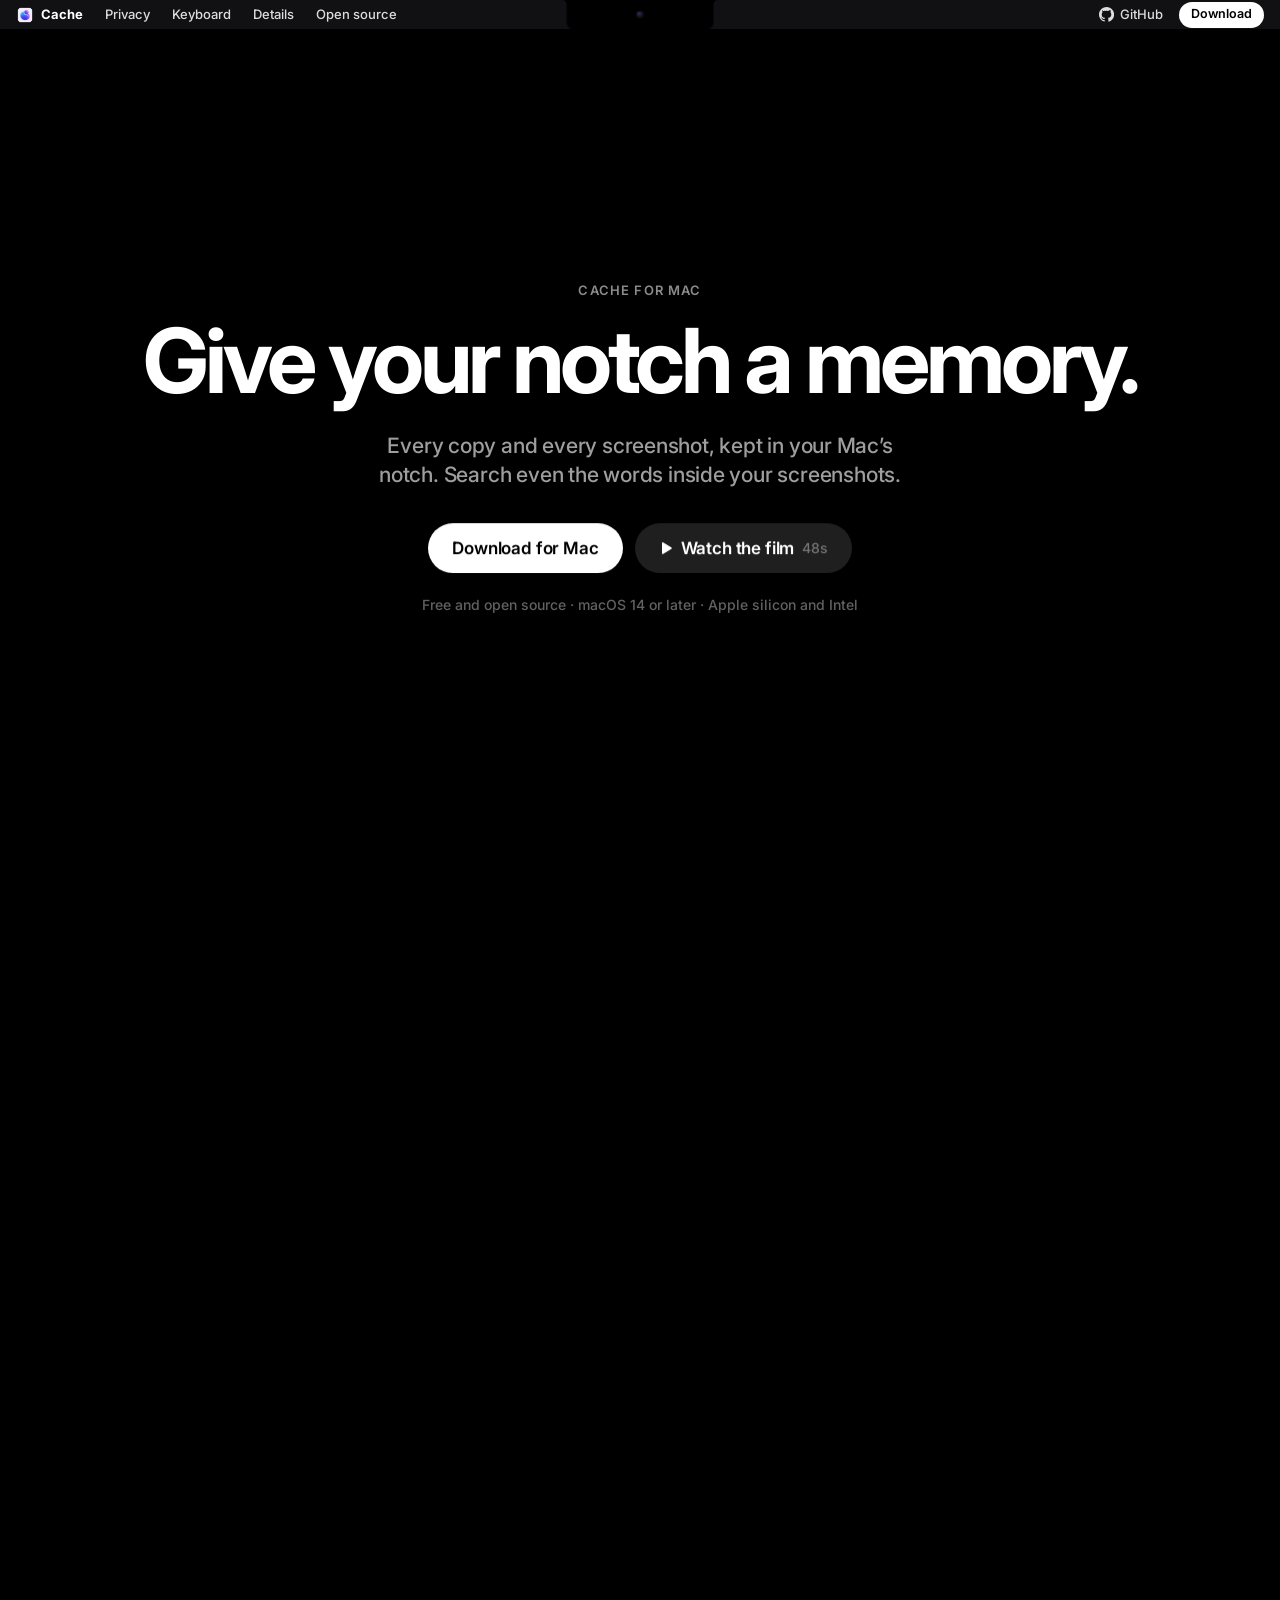
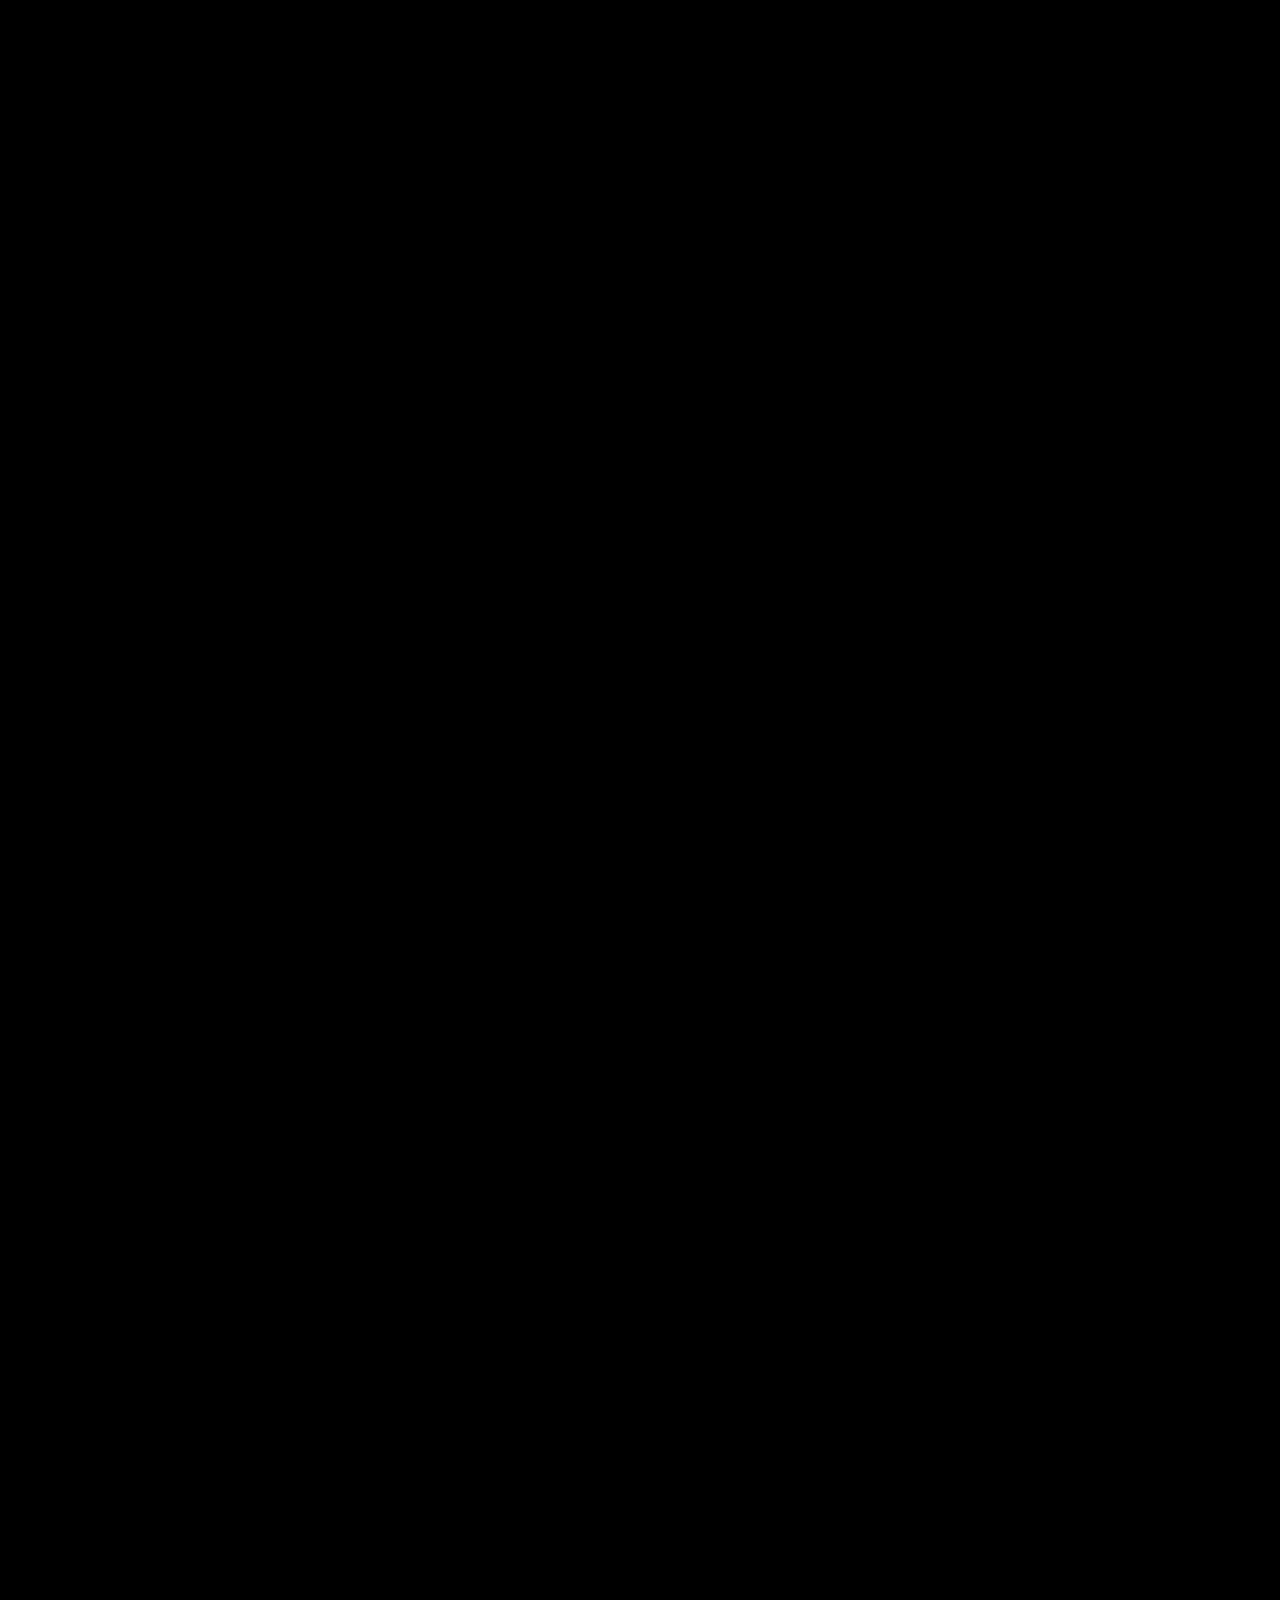
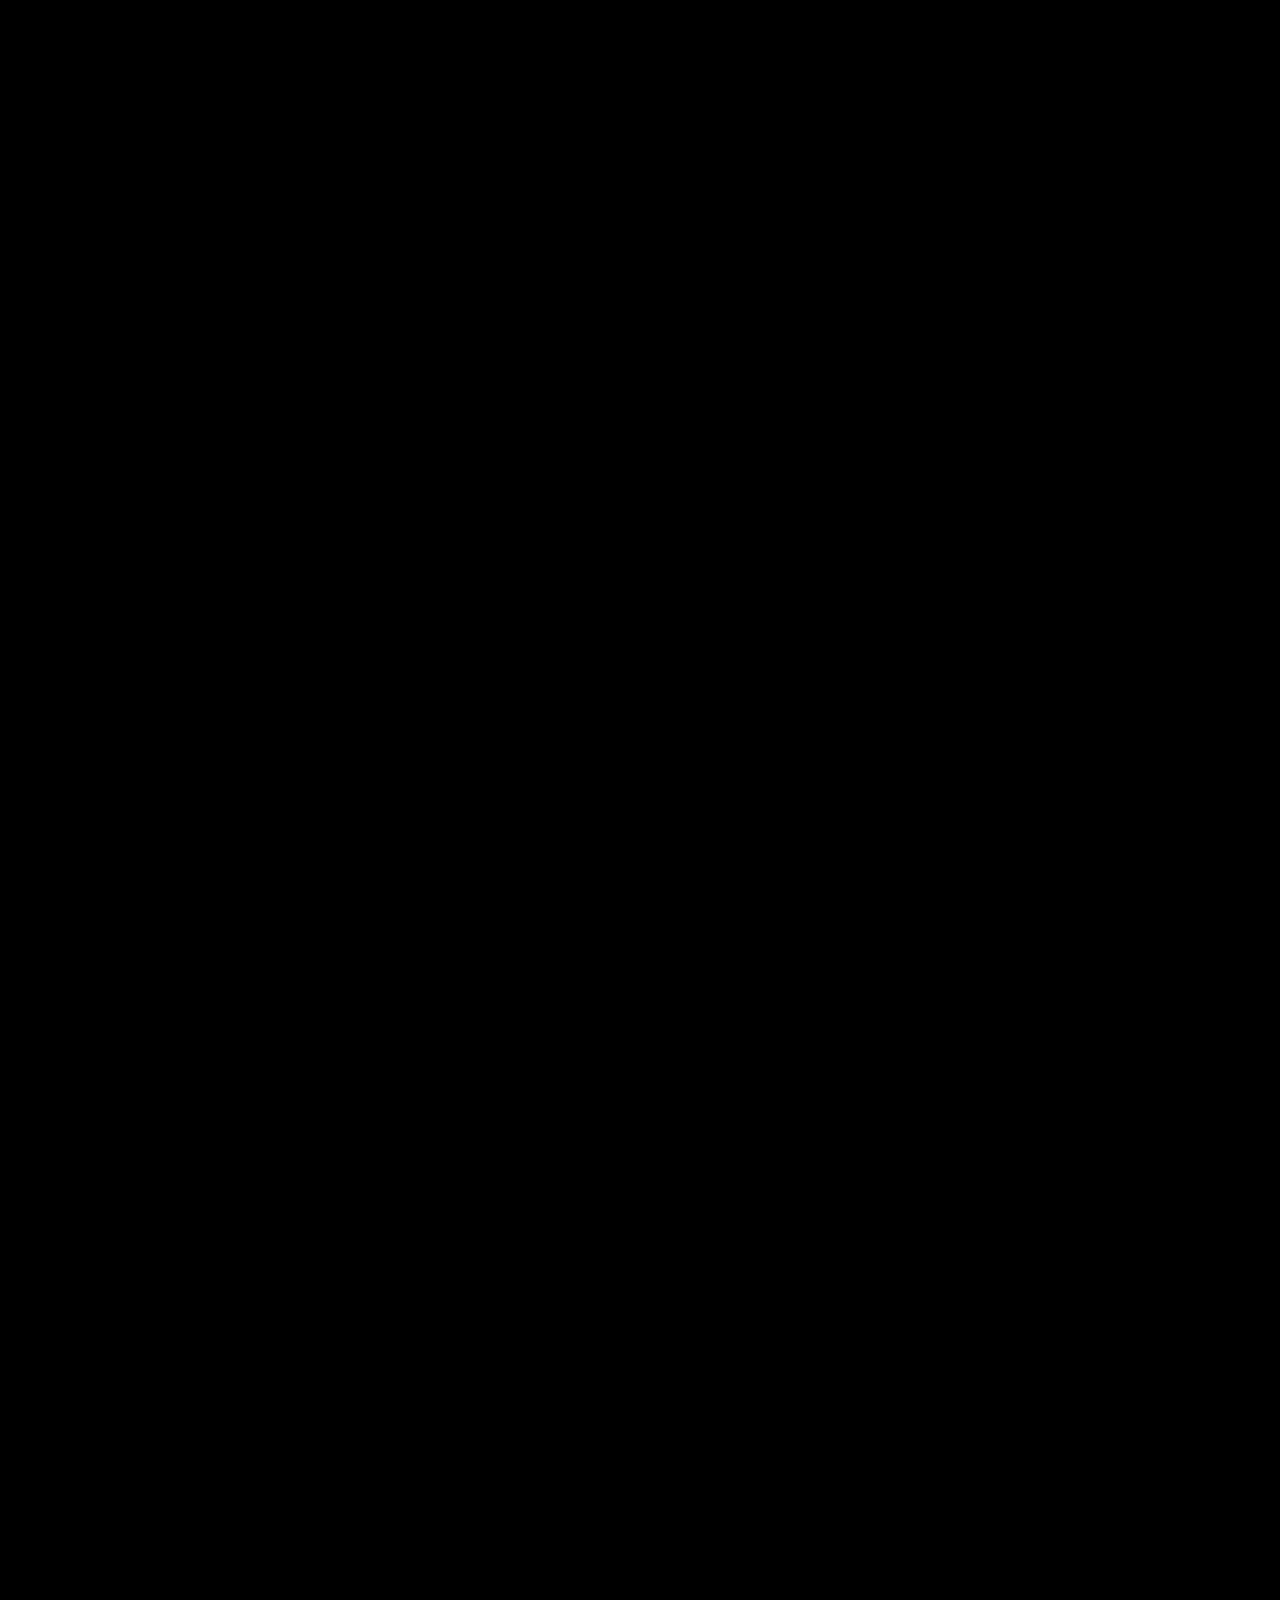
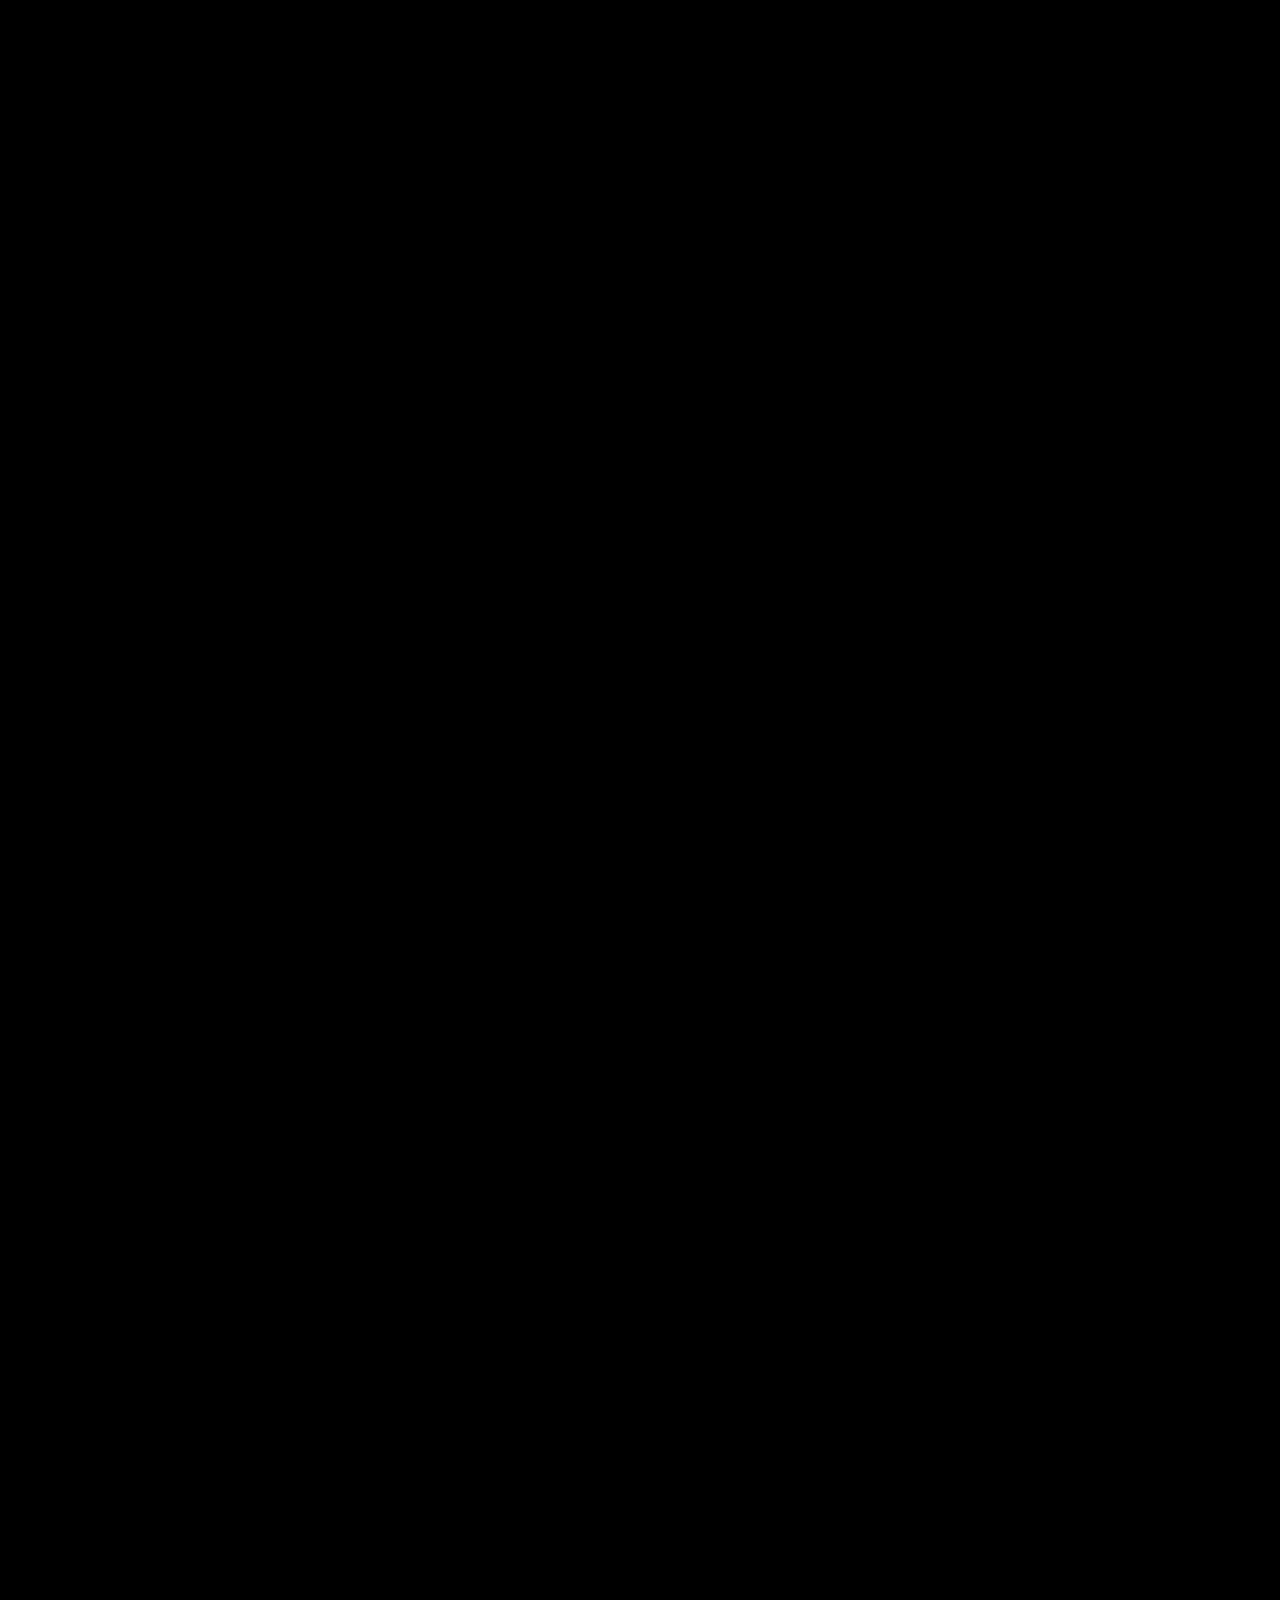
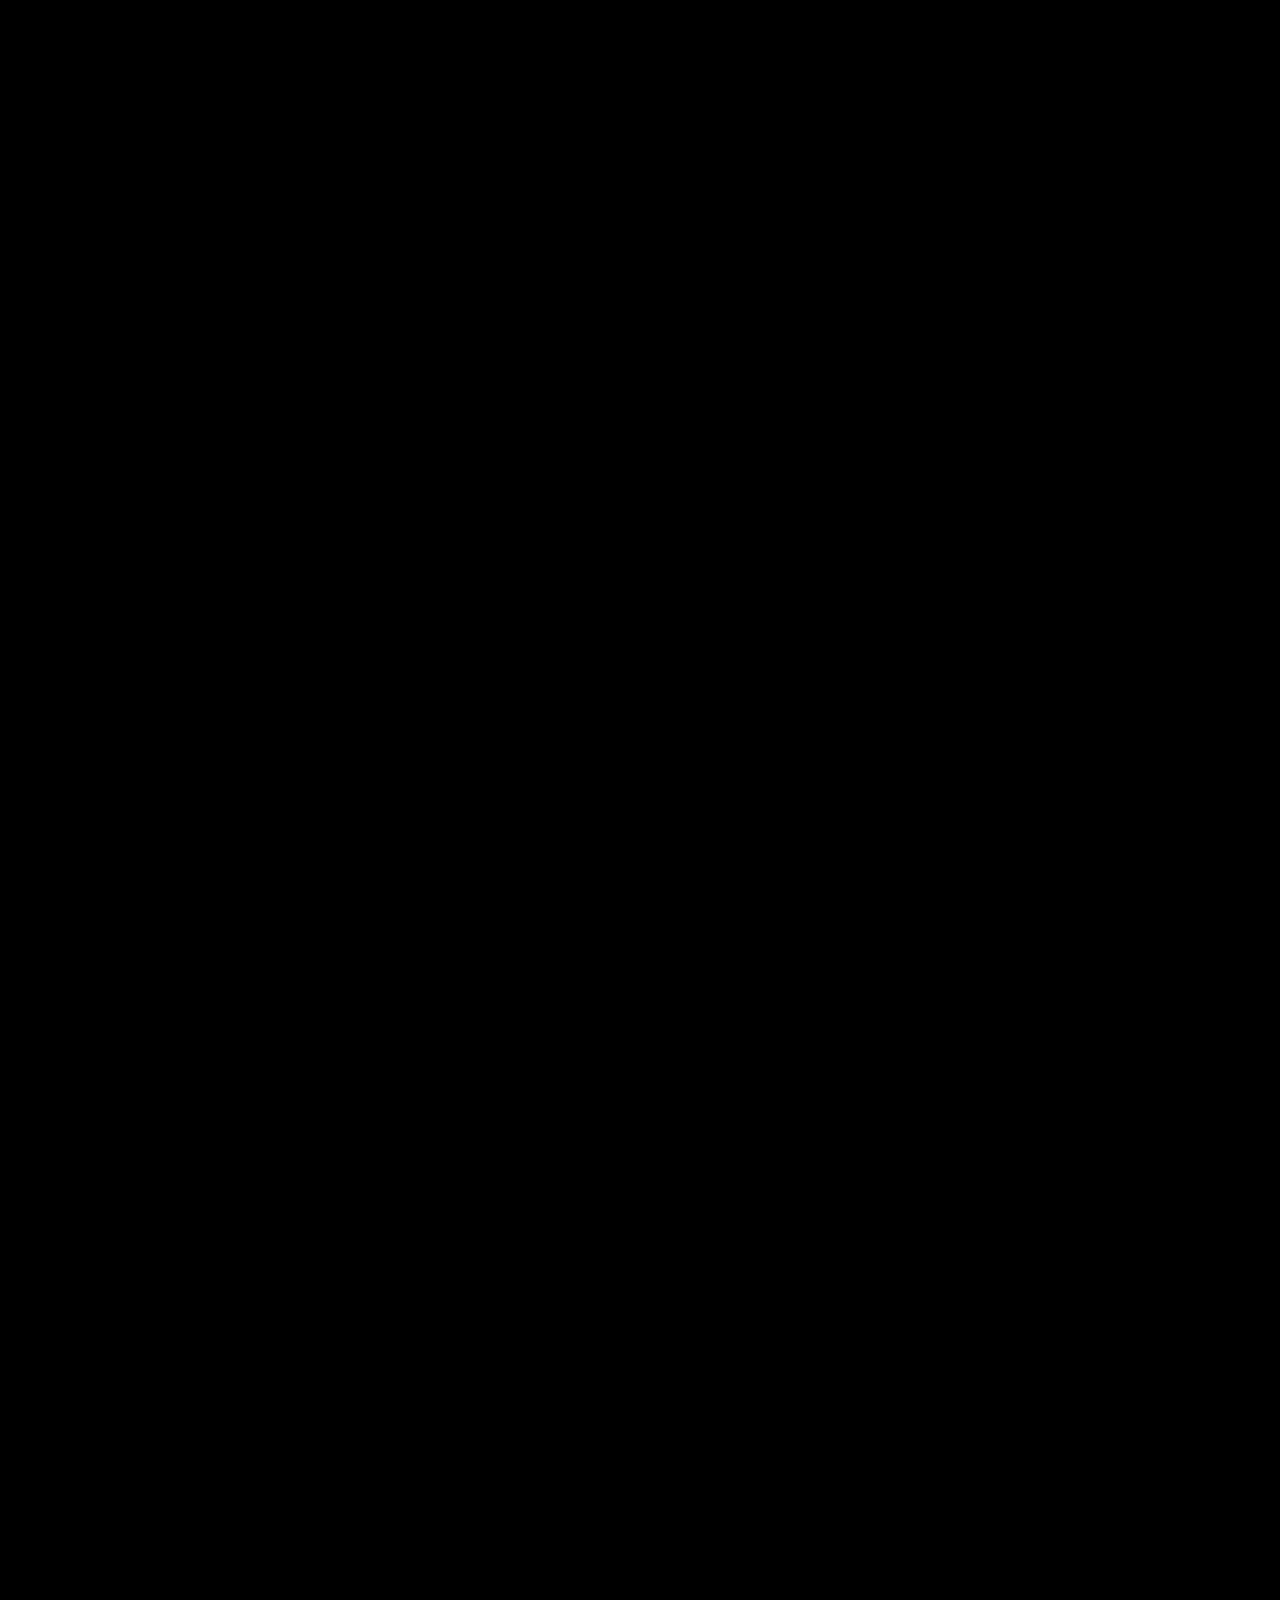
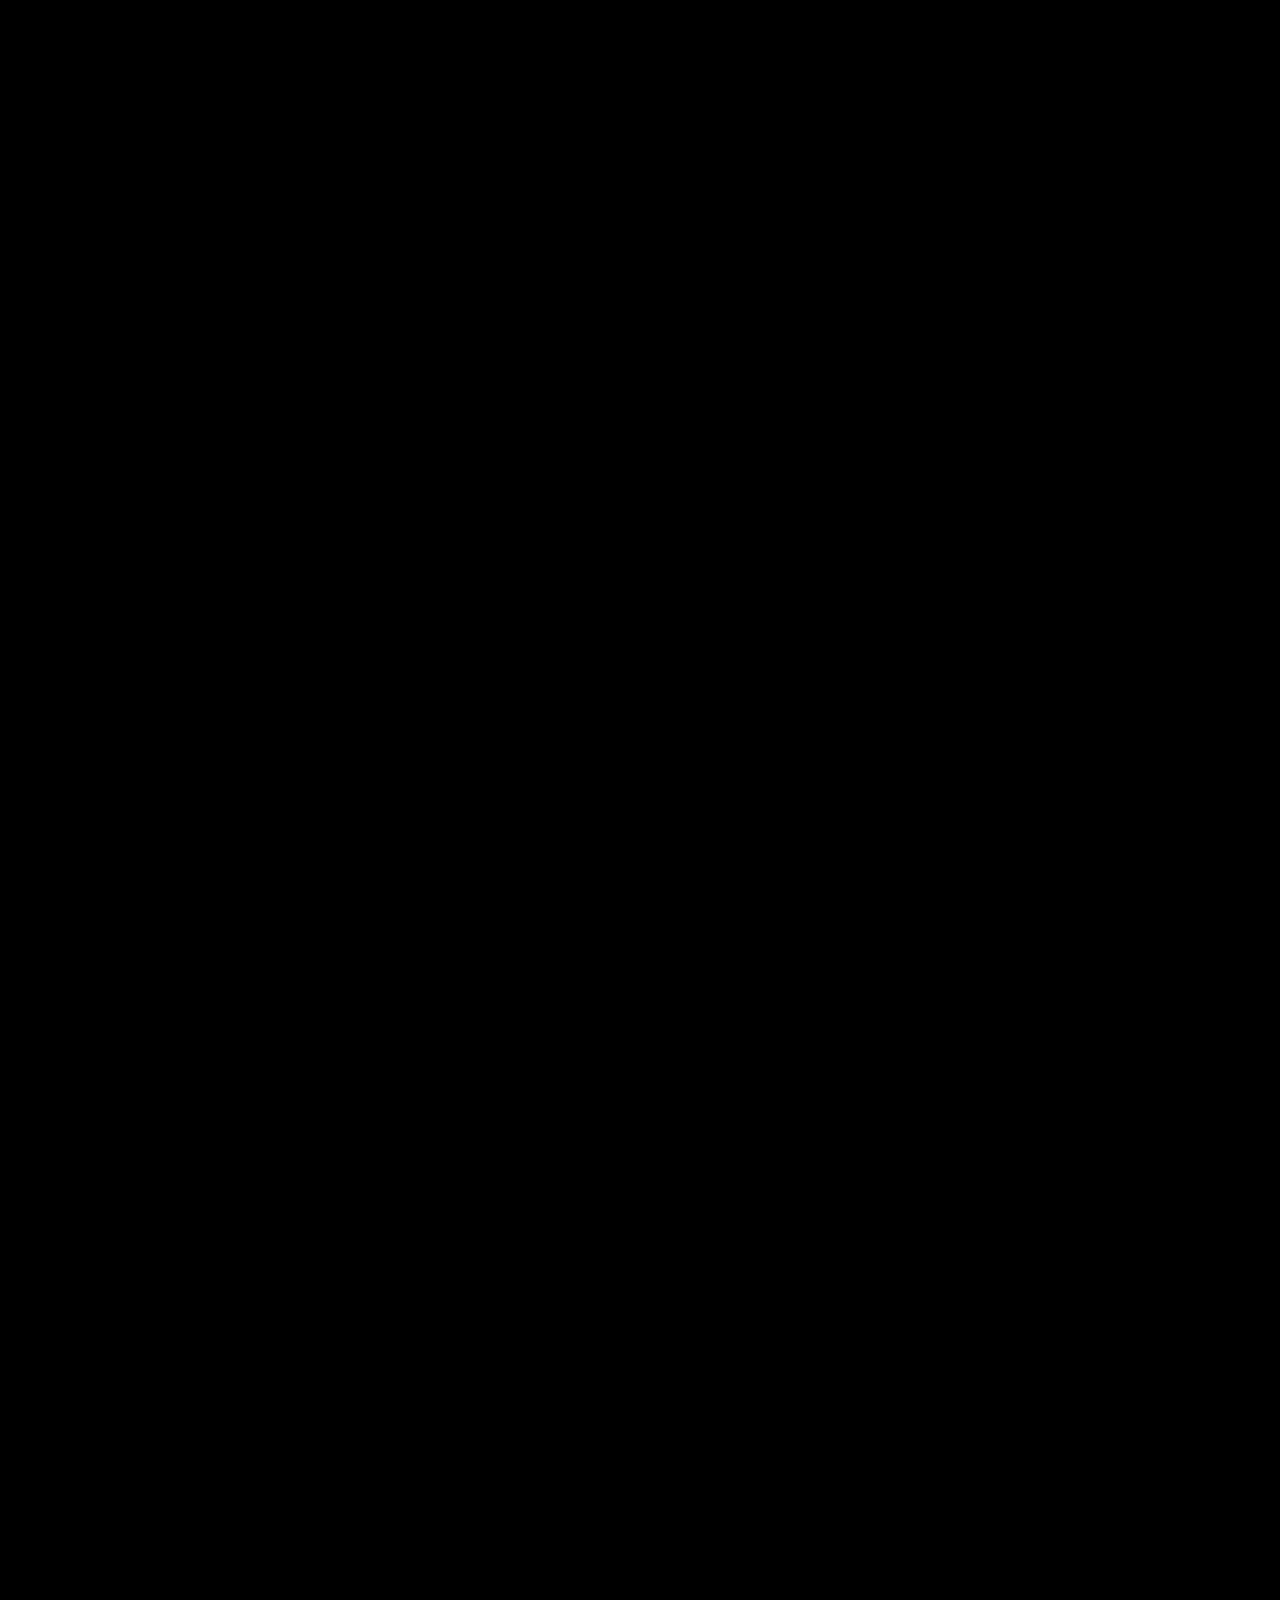
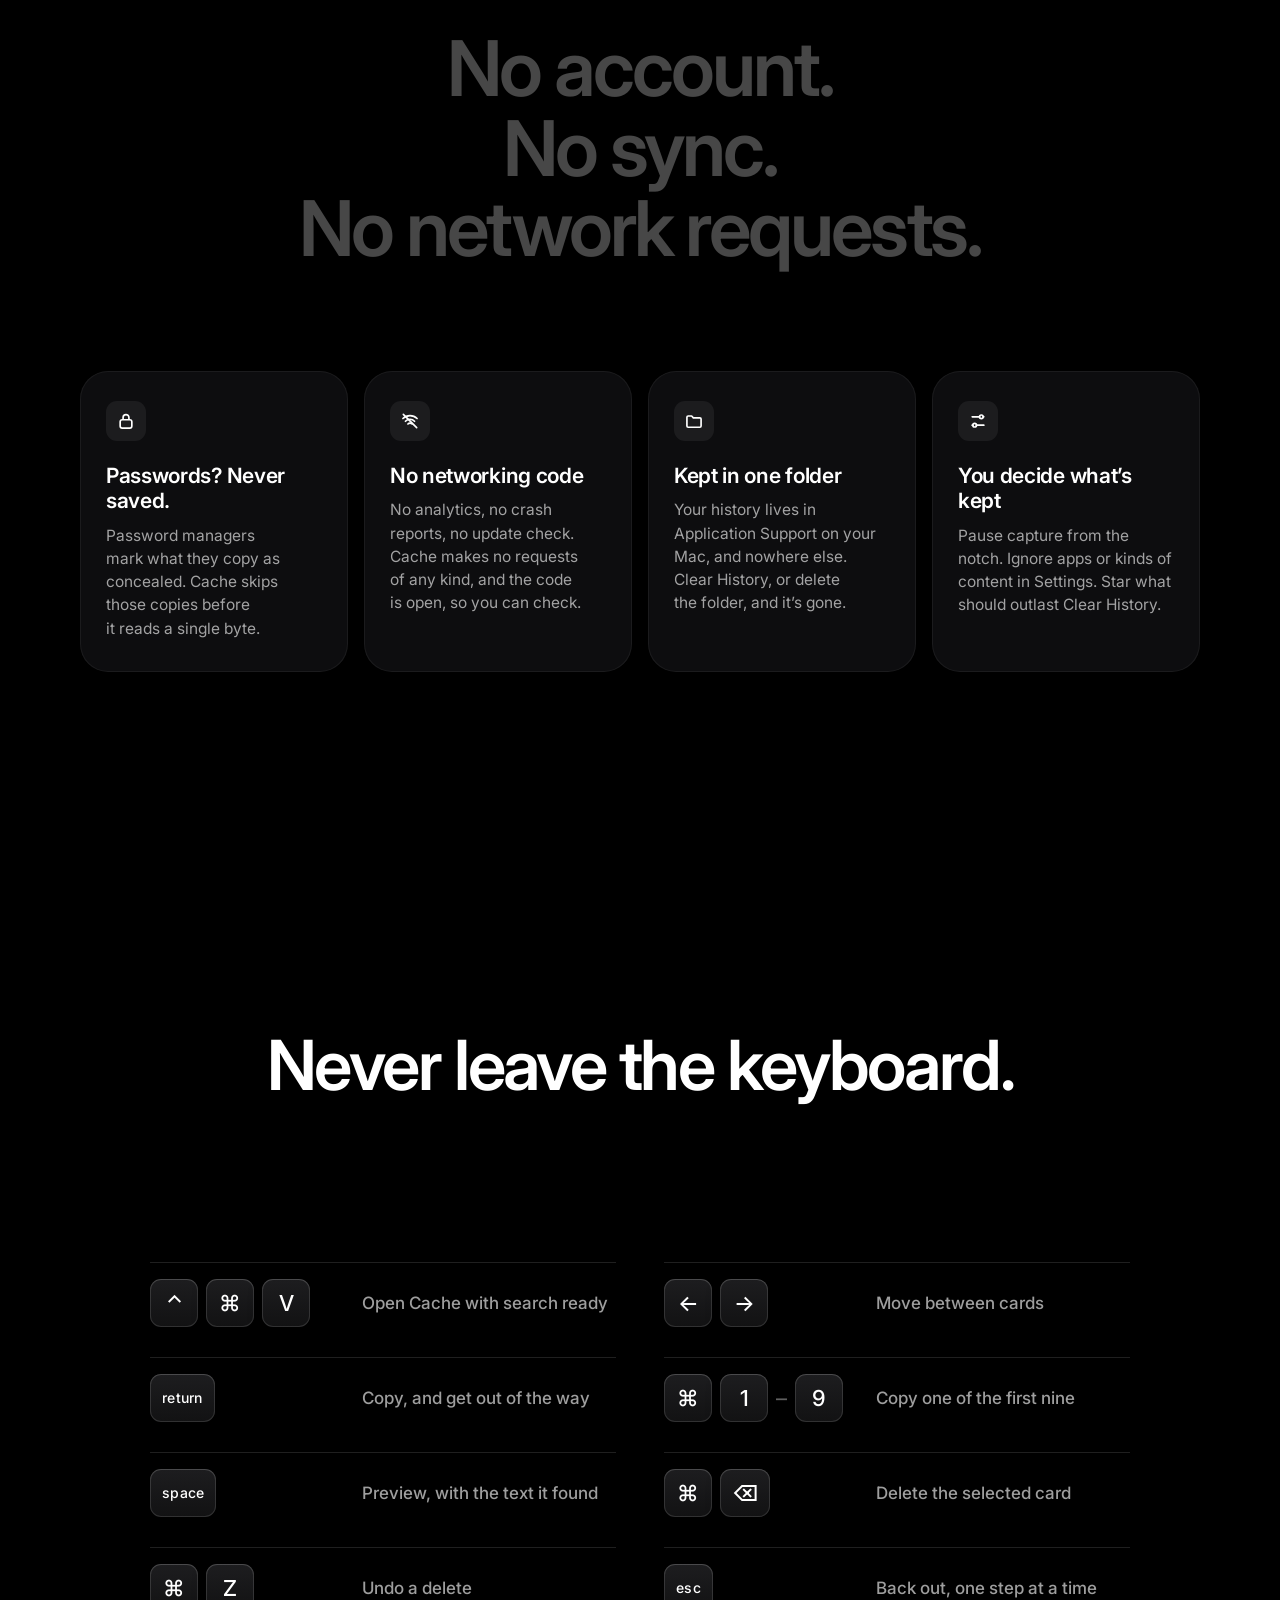
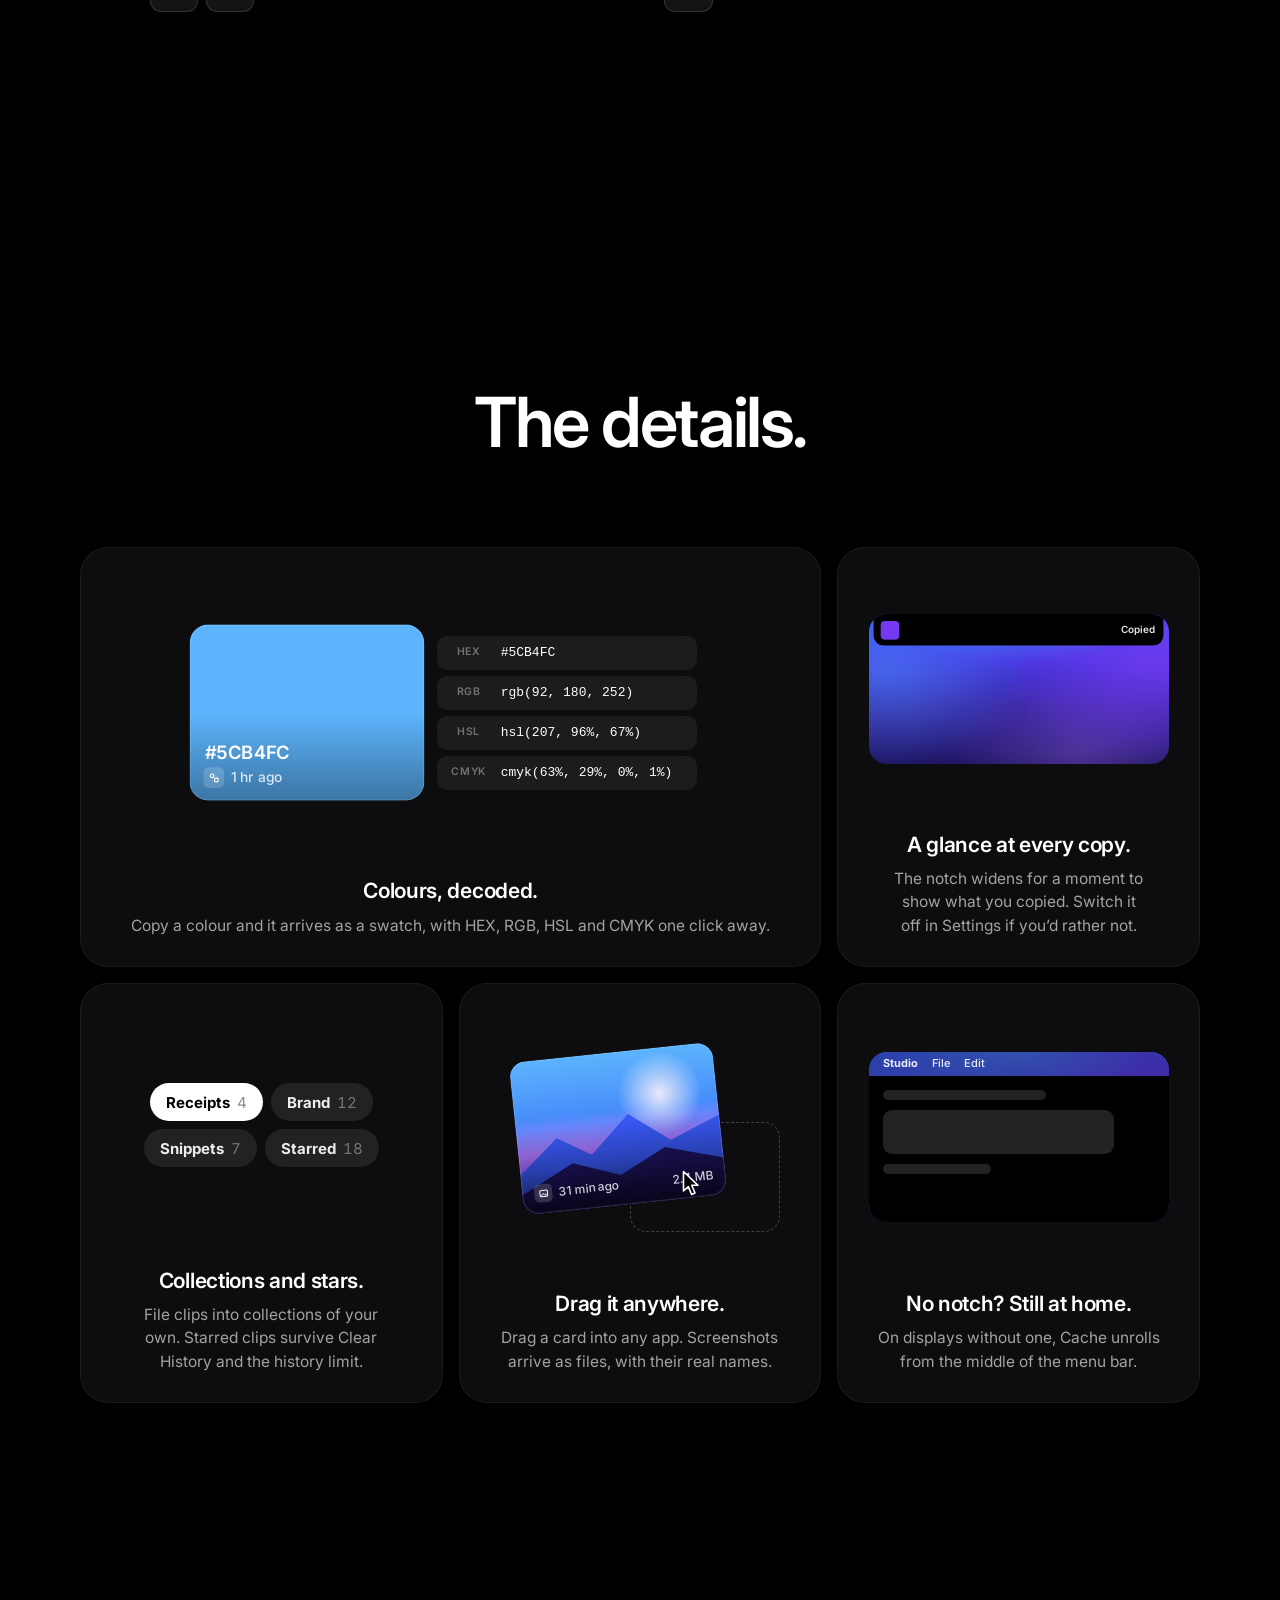
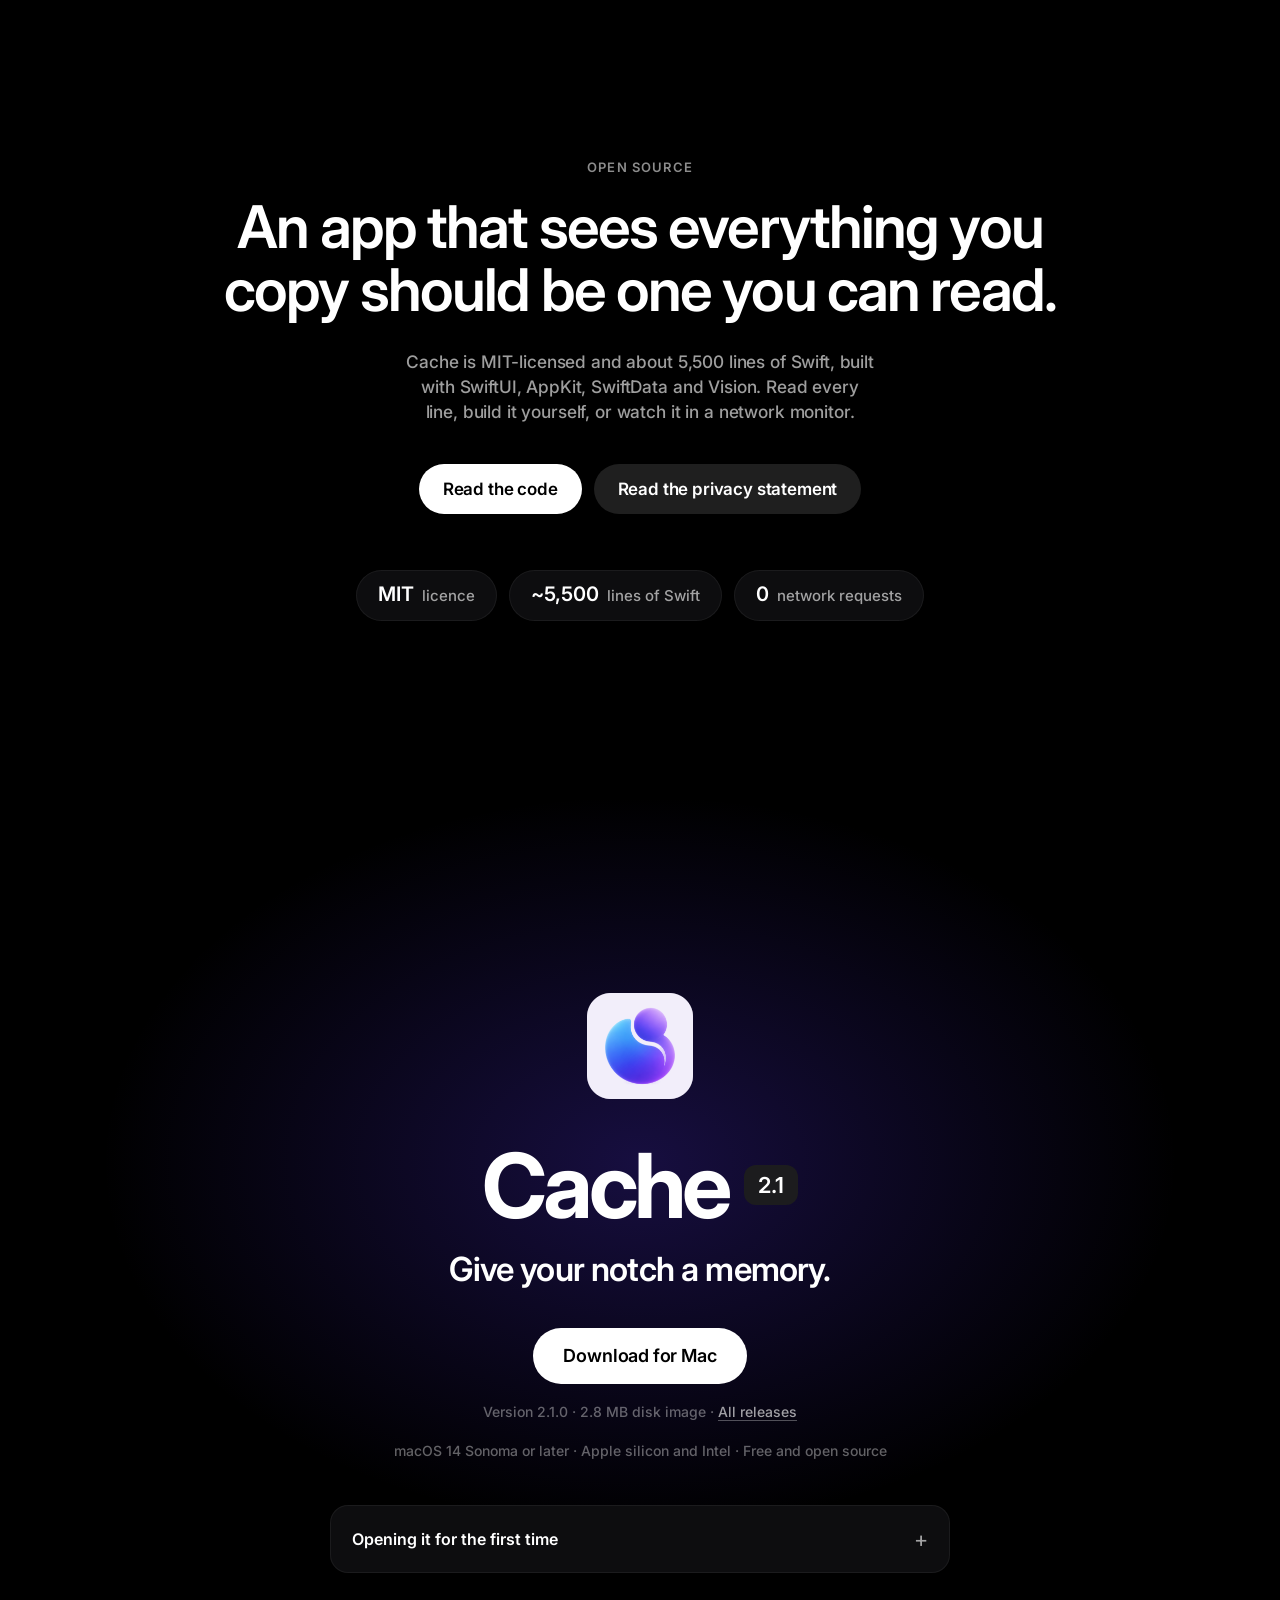
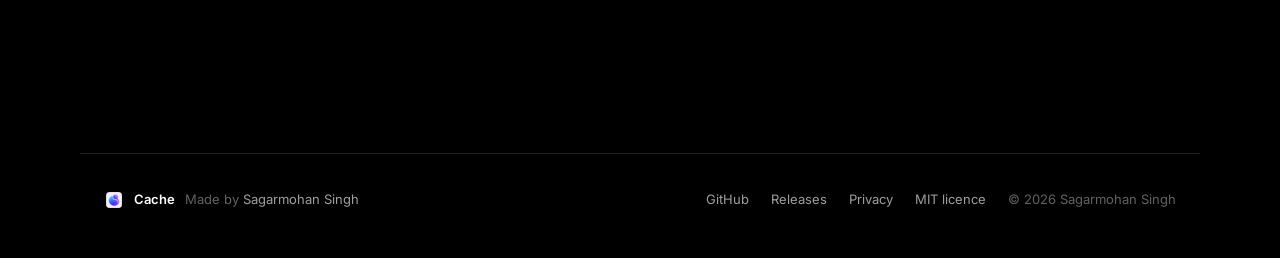
==== commit 89d85eef: "Serve the website from Vercel, and open the hero on the headline" ====
--- a/docs/index.html
+++ b/docs/index.html
@@ -5,15 +5,15 @@
 <meta name="viewport" content="width=device-width, initial-scale=1, viewport-fit=cover">
 <title>Cache — Give your notch a memory</title>
 <meta name="description" content="Cache keeps everything you copy and every screenshot you take in your Mac’s notch, and lets you search the words inside your screenshots. Free and open source, with no network access. macOS 14 or later.">
-<link rel="canonical" href="https://sagarmohansingh02-cloud.github.io/cache/">
+<link rel="canonical" href="https://cache-notch.vercel.app/">
 <meta name="theme-color" content="#000000">
 <meta name="color-scheme" content="dark">
 <meta property="og:type" content="website">
 <meta property="og:site_name" content="Cache">
 <meta property="og:title" content="Cache — Give your notch a memory">
 <meta property="og:description" content="Every copy and every screenshot, kept in your Mac’s notch. Search the words inside your screenshots. Free, open source, and no network access.">
-<meta property="og:url" content="https://sagarmohansingh02-cloud.github.io/cache/">
-<meta property="og:image" content="https://sagarmohansingh02-cloud.github.io/cache/assets/og.jpg">
+<meta property="og:url" content="https://cache-notch.vercel.app/">
+<meta property="og:image" content="https://cache-notch.vercel.app/assets/og.jpg">
 <meta property="og:image:width" content="1200">
 <meta property="og:image:height" content="630">
 <meta property="og:image:alt" content="Cache’s panel open beneath a MacBook notch, with recent copies laid out as cards.">
@@ -90,7 +90,6 @@
 
       <div class="beats" id="beats">
         <div class="beat beat-hero" data-beat="hero">
-          <img class="hero-icon" src="assets/icon-512.png" width="112" height="112" alt="The Cache app icon">
           <p class="eyebrow">Cache for Mac</p>
           <h1 class="display">Give your notch a&nbsp;memory.</h1>
           <p class="lede">Every copy and every screenshot, kept in your Mac’s notch. Search even the words inside your screenshots.</p>
--- a/docs/assets/site.css
+++ b/docs/assets/site.css
@@ -197,7 +197,6 @@
 .beat .badge { margin-bottom: 20px; }
 .beat .sub { max-width: 640px; margin: 22px auto 0; }
 .beat-hero { display: flex; flex-direction: column; align-items: center; text-align: center; }
-.hero-icon { width: 112px; height: 112px; margin-bottom: 26px; }
 .beat-hero .eyebrow { margin-bottom: 20px; }
 .beat-hero .lede { max-width: 700px; margin: 26px auto 34px; }
 .beat-hero .fine { margin-top: 22px; }
